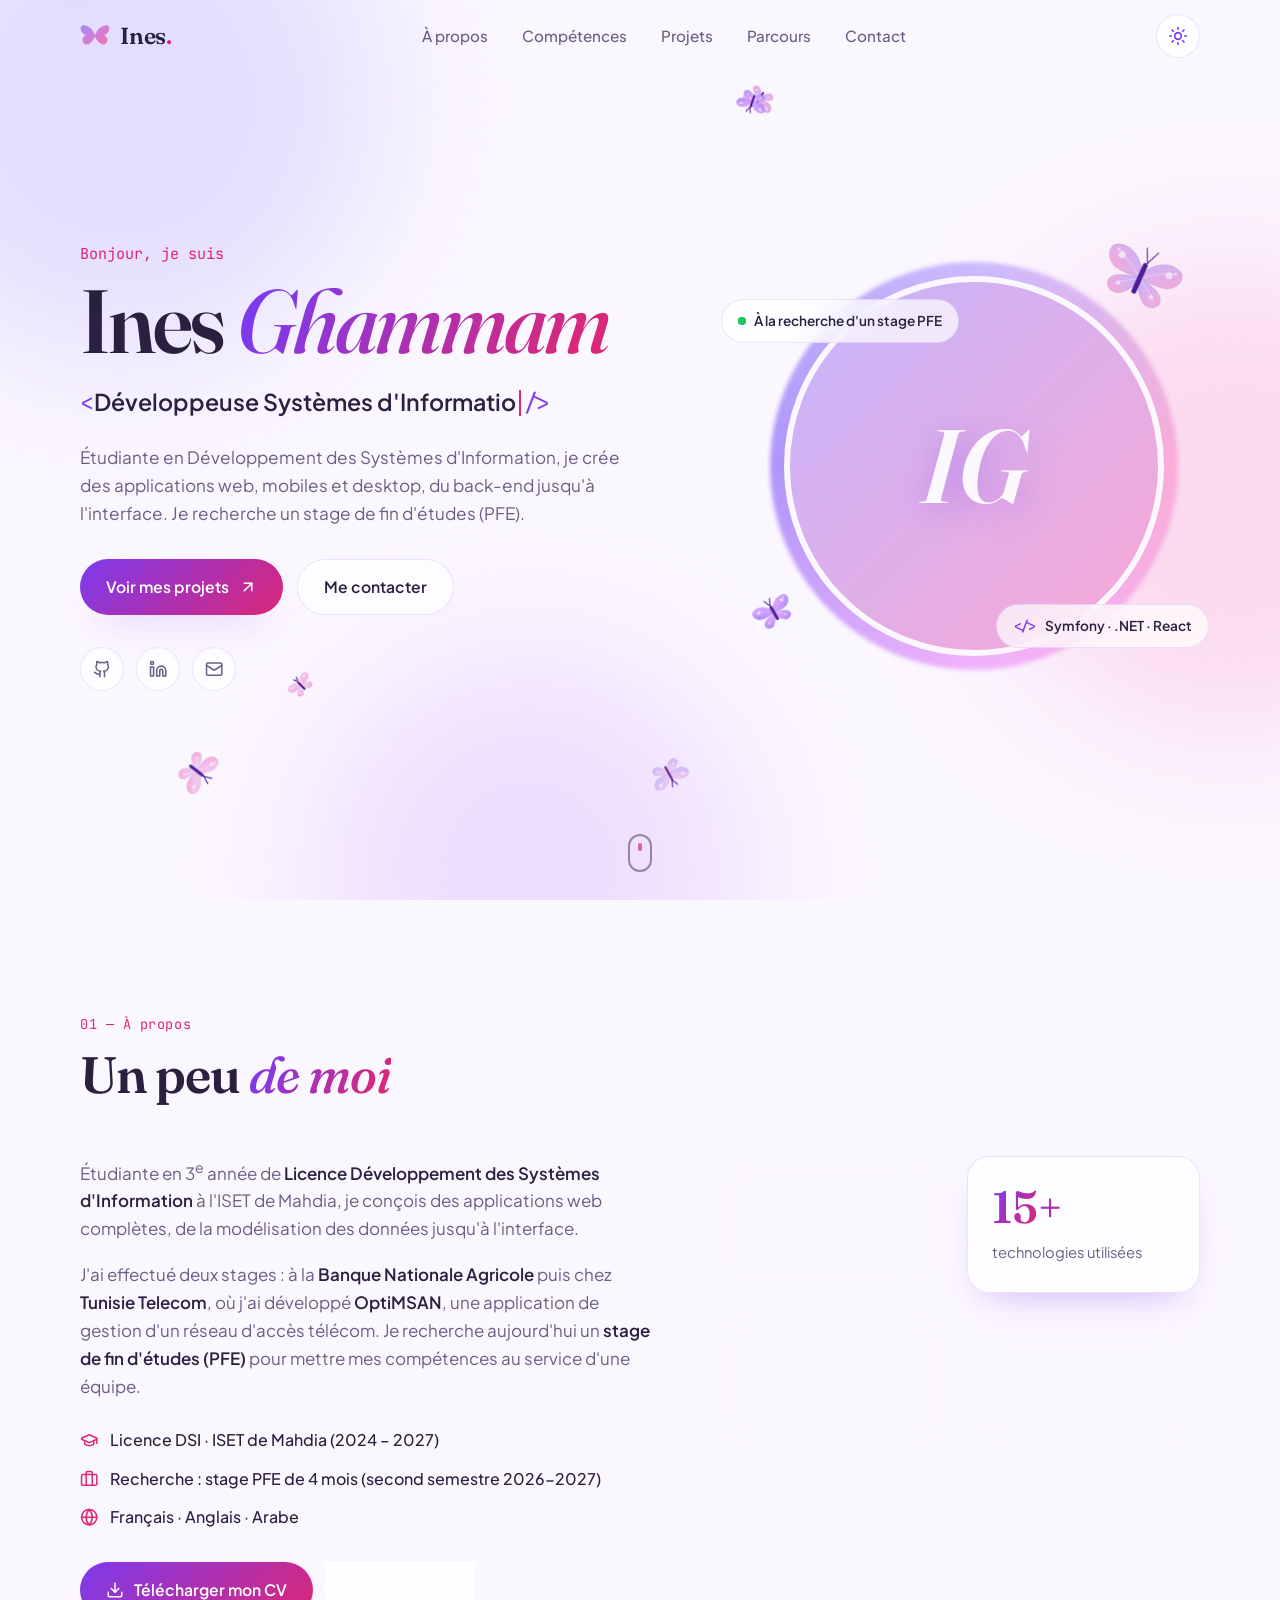
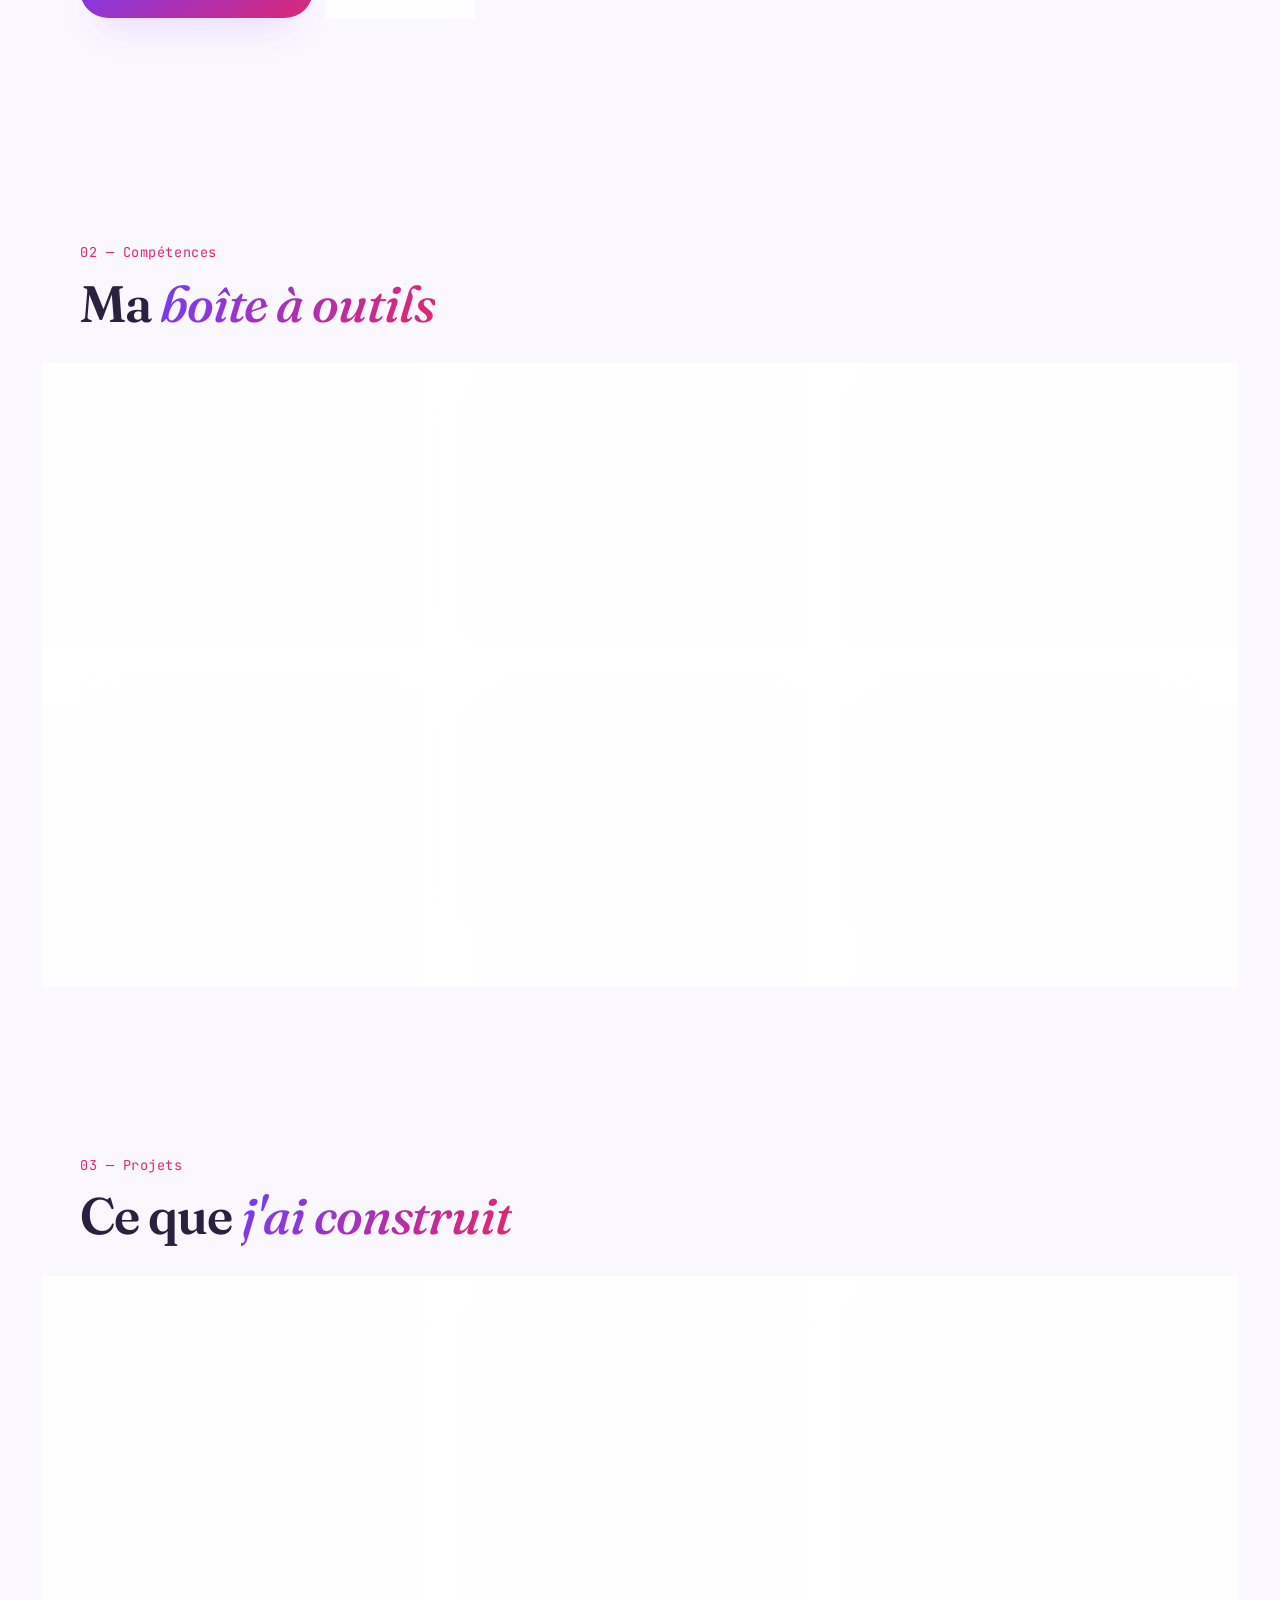
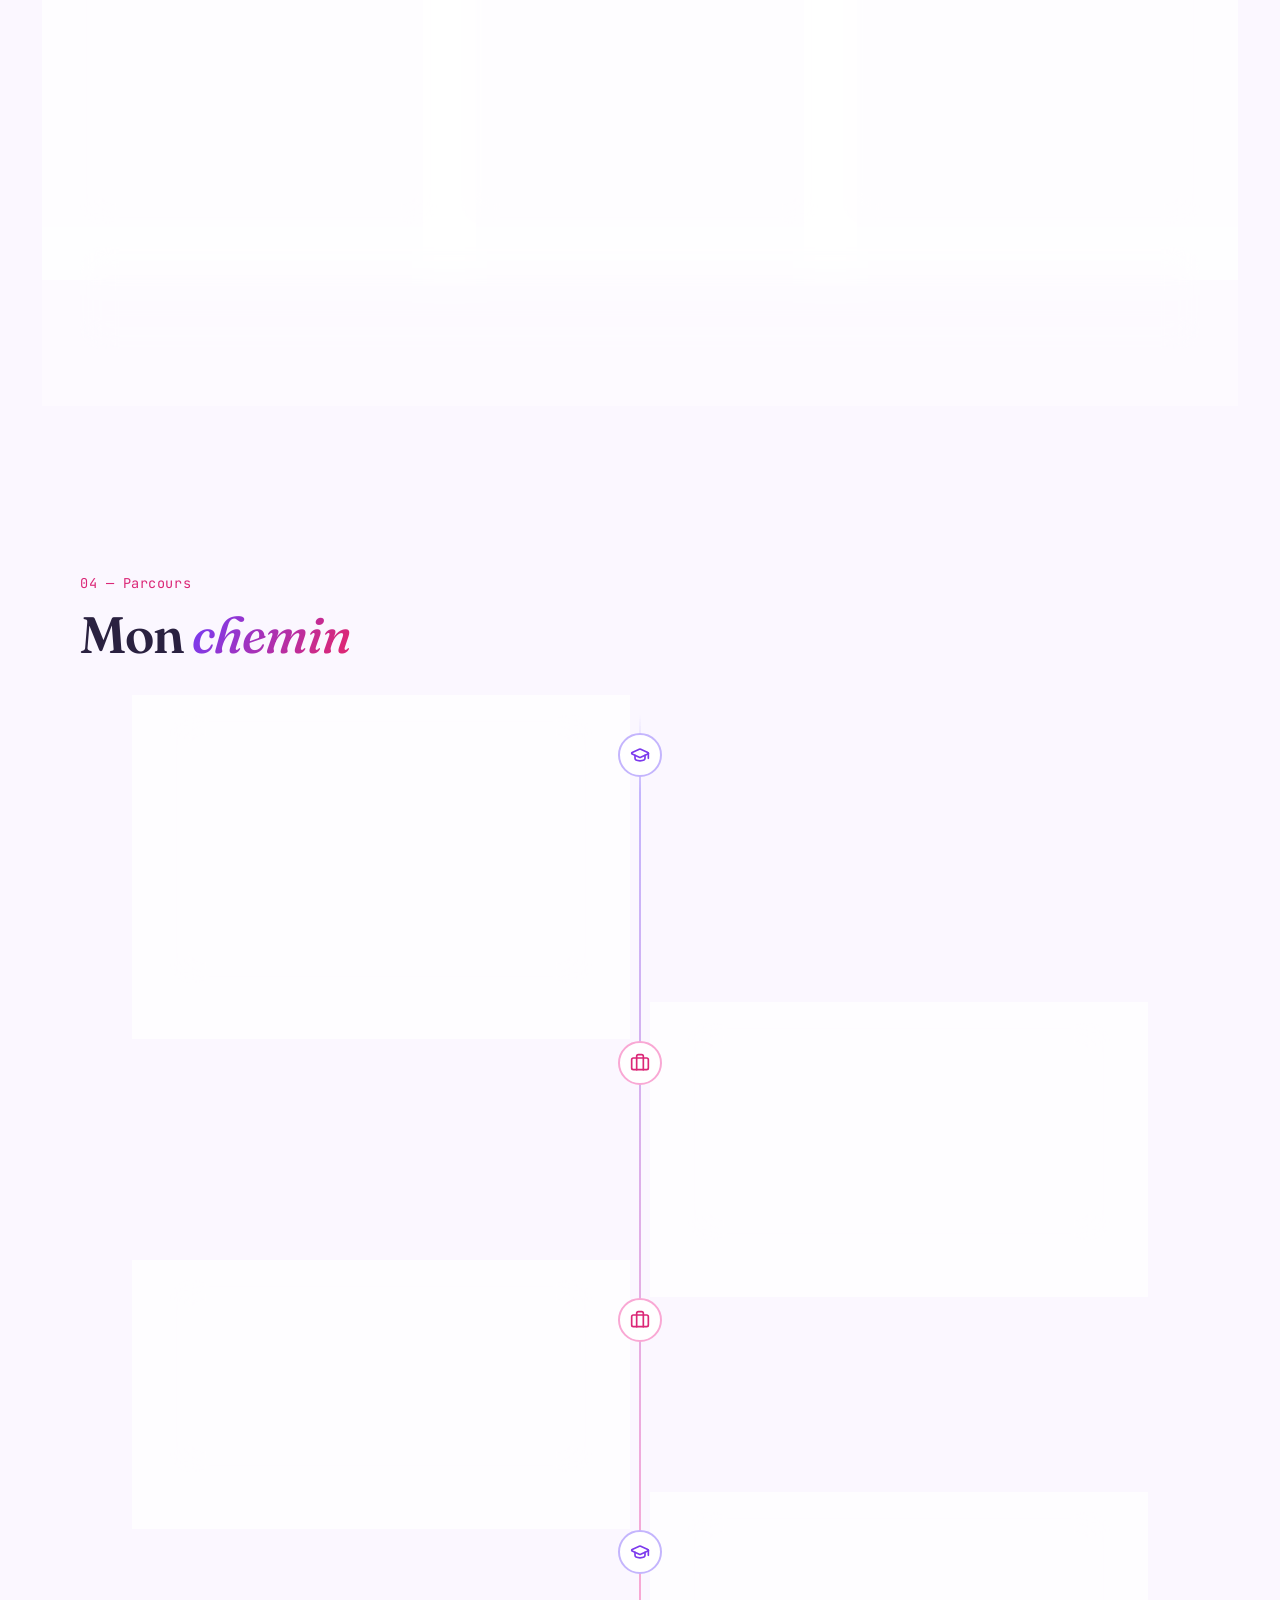
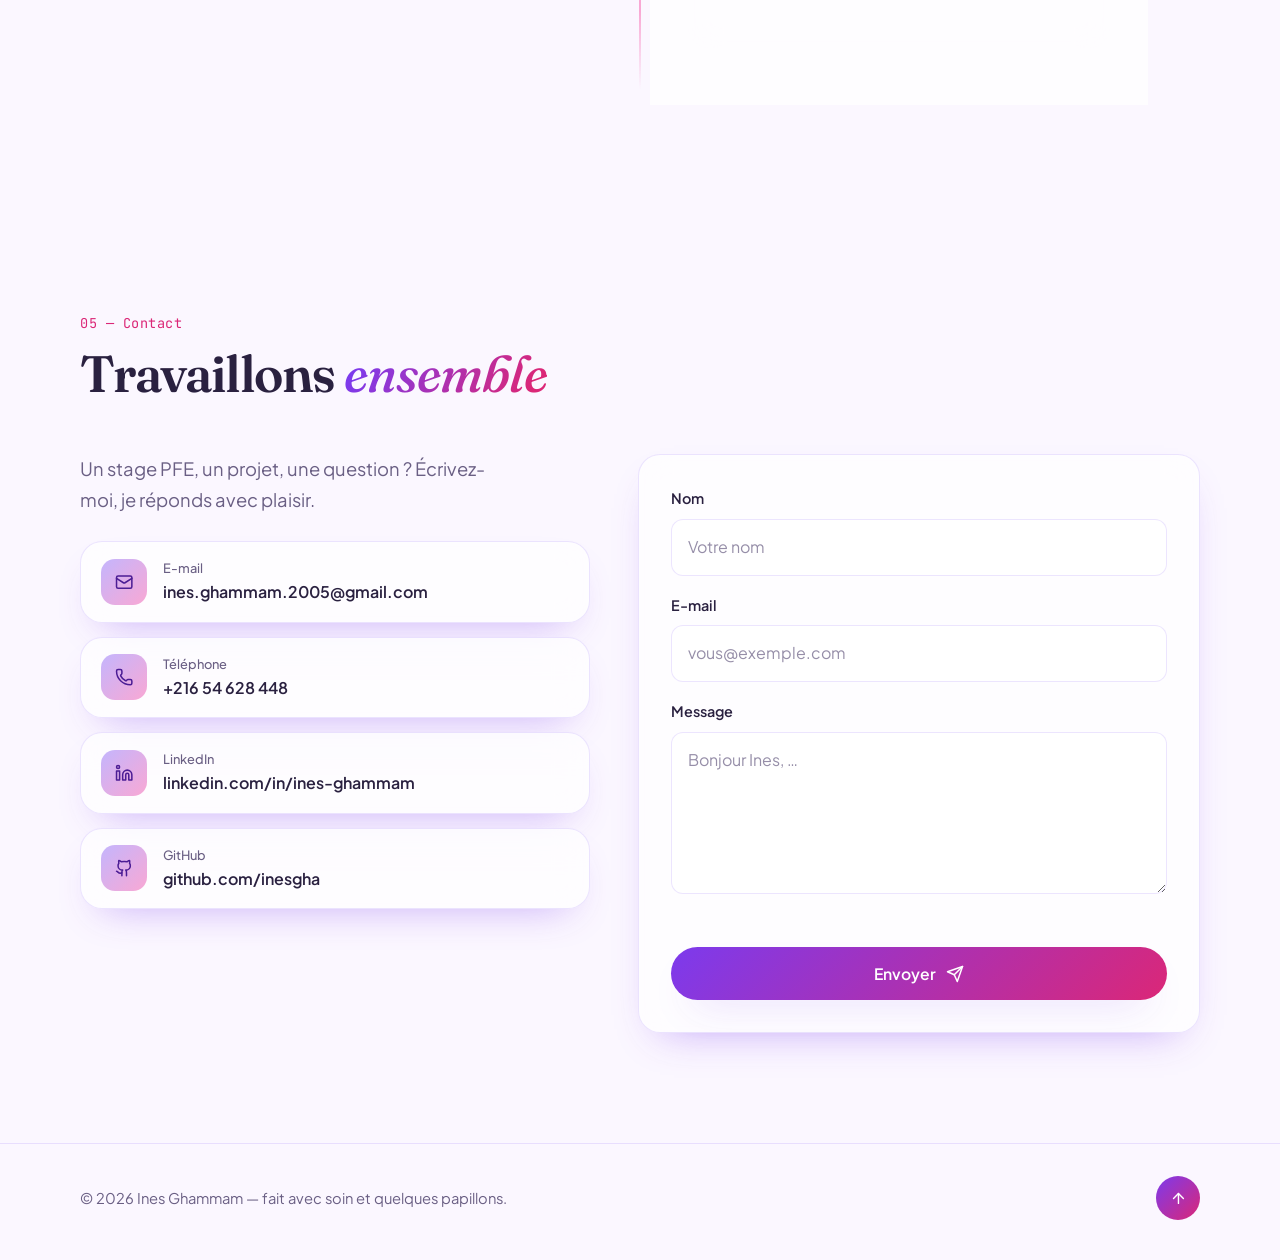
==== index.html @ b0214f91 "feat: first version of the portfolio" ====
<!DOCTYPE html>
<html lang="fr" class="no-js" data-theme="light">
<head>
  <meta charset="UTF-8">
  <meta name="viewport" content="width=device-width, initial-scale=1.0">
  <title>Ines Ghammam — Développeuse Systèmes d'Information</title>
  <meta name="description" content="Portfolio d'Ines Ghammam, étudiante en 3e année de Licence DSI à l'ISET de Mahdia (Symfony, .NET, React), à la recherche d'un stage PFE.">
  <meta name="author" content="Ines Ghammam">
  <meta name="theme-color" content="#8b5cf6">
  <link rel="canonical" href="https://inesgha.github.io/">

  <!-- Icônes -->
  <link rel="icon" href="assets/favicon.svg" type="image/svg+xml">
  <link rel="icon" href="assets/favicon-32.png" sizes="32x32" type="image/png">
  <link rel="apple-touch-icon" href="assets/apple-touch-icon.png">

  <!-- Aperçu du lien sur LinkedIn, WhatsApp, Facebook… -->
  <meta property="og:type" content="website">
  <meta property="og:url" content="https://inesgha.github.io/">
  <meta property="og:title" content="Ines Ghammam — Développeuse Systèmes d'Information">
  <meta property="og:description" content="Étudiante en 3e année de Licence DSI à l'ISET de Mahdia, à la recherche d'un stage PFE. Symfony, .NET, React.">
  <meta property="og:image" content="https://inesgha.github.io/assets/og-image.png">
  <meta property="og:image:width" content="1200">
  <meta property="og:image:height" content="630">
  <meta property="og:image:alt" content="Ines Ghammam, développeuse Systèmes d'Information, à la recherche d'un stage PFE">
  <meta property="og:locale" content="fr_FR">
  <meta name="twitter:card" content="summary_large_image">

  <!-- Informations pour Google -->
  <script type="application/ld+json">
  {
    "@context": "https://schema.org",
    "@type": "Person",
    "name": "Ines Ghammam",
    "jobTitle": "Étudiante en Développement des Systèmes d'Information",
    "url": "https://inesgha.github.io/",
    "email": "mailto:ines.ghammam.2005@gmail.com",
    "affiliation": { "@type": "CollegeOrUniversity", "name": "ISET de Mahdia" },
    "knowsAbout": ["Symfony", "PHP", ".NET", "React", "Java", "Python", "SQL"],
    "sameAs": [
      "https://www.linkedin.com/in/ines-ghammam-2a6794350",
      "https://github.com/inesgha"
    ]
  }
  </script>

  <!-- Polices Google Fonts -->
  <link rel="preconnect" href="https://fonts.googleapis.com">
  <link rel="preconnect" href="https://fonts.gstatic.com" crossorigin>
  <link href="https://fonts.googleapis.com/css2?family=Fraunces:ital,opsz,wght@0,9..144,500;0,9..144,600;1,9..144,500;1,9..144,600&family=JetBrains+Mono:wght@400;500&family=Plus+Jakarta+Sans:wght@400;500;600;700&display=swap" rel="stylesheet">

  <link rel="stylesheet" href="css/style.css">

  <!-- Applique le thème (clair/sombre) avant l'affichage pour éviter un "flash" -->
  <script>
    (function () {
      var dark = false;
      try {
        var saved = localStorage.getItem('theme');
        dark = saved ? saved === 'dark' : window.matchMedia('(prefers-color-scheme: dark)').matches;
      } catch (e) {}
      document.documentElement.setAttribute('data-theme', dark ? 'dark' : 'light');
      document.documentElement.classList.remove('no-js');
    })();
  </script>
</head>
<body>

  <!-- ===== Icônes (réutilisées avec <use href="#i-...">) ===== -->
  <svg class="sprite" aria-hidden="true">
    <symbol id="i-sun" viewBox="0 0 24 24"><circle cx="12" cy="12" r="4"/><path d="M12 2v2M12 20v2M4.93 4.93l1.41 1.41M17.66 17.66l1.41 1.41M2 12h2M20 12h2M6.34 17.66l-1.41 1.41M19.07 4.93l-1.41 1.41"/></symbol>
    <symbol id="i-moon" viewBox="0 0 24 24"><path d="M12 3a6 6 0 0 0 9 9 9 9 0 1 1-9-9Z"/></symbol>
    <symbol id="i-mail" viewBox="0 0 24 24"><rect width="20" height="16" x="2" y="4" rx="2"/><path d="m22 7-8.97 5.7a1.94 1.94 0 0 1-2.06 0L2 7"/></symbol>
    <symbol id="i-pin" viewBox="0 0 24 24"><path d="M20 10c0 4.99-5.54 10.19-7.4 11.8a1 1 0 0 1-1.2 0C9.54 20.19 4 14.99 4 10a8 8 0 0 1 16 0"/><circle cx="12" cy="10" r="3"/></symbol>
    <symbol id="i-github" viewBox="0 0 24 24"><path d="M15 22v-4a4.8 4.8 0 0 0-1-3.5c3 0 6-2 6-5.5.08-1.25-.27-2.48-1-3.5.28-1.15.28-2.35 0-3.5 0 0-1 0-3 1.5-2.64-.5-5.36-.5-8 0C6 2 5 2 5 2c-.3 1.15-.3 2.35 0 3.5A5.4 5.4 0 0 0 4 9c0 3.5 3 5.5 6 5.5-.39.49-.68 1.05-.85 1.65-.17.6-.22 1.23-.15 1.85v4"/><path d="M9 18c-4.51 2-5-2-7-2"/></symbol>
    <symbol id="i-linkedin" viewBox="0 0 24 24"><path d="M16 8a6 6 0 0 1 6 6v7h-4v-7a2 2 0 0 0-4 0v7h-4v-7a6 6 0 0 1 6-6z"/><rect width="4" height="12" x="2" y="9"/><circle cx="4" cy="4" r="2"/></symbol>
    <symbol id="i-cap" viewBox="0 0 24 24"><path d="M21.42 10.92a1 1 0 0 0-.02-1.84L12.83 5.18a2 2 0 0 0-1.66 0L2.6 9.08a1 1 0 0 0 0 1.83l8.57 3.91a2 2 0 0 0 1.66 0z"/><path d="M22 10v6"/><path d="M6 12.5V16a6 3 0 0 0 12 0v-3.5"/></symbol>
    <symbol id="i-briefcase" viewBox="0 0 24 24"><path d="M16 20V4a2 2 0 0 0-2-2h-4a2 2 0 0 0-2 2v16"/><rect width="20" height="14" x="2" y="6" rx="2"/></symbol>
    <symbol id="i-download" viewBox="0 0 24 24"><path d="M21 15v4a2 2 0 0 1-2 2H5a2 2 0 0 1-2-2v-4"/><path d="m7 10 5 5 5-5"/><path d="M12 15V3"/></symbol>
    <symbol id="i-arrow" viewBox="0 0 24 24"><path d="M7 7h10v10"/><path d="M7 17 17 7"/></symbol>
    <symbol id="i-arrow-up" viewBox="0 0 24 24"><path d="m5 12 7-7 7 7"/><path d="M12 19V5"/></symbol>
    <symbol id="i-send" viewBox="0 0 24 24"><path d="m22 2-7 20-4-9-9-4Z"/><path d="M22 2 11 13"/></symbol>
    <symbol id="i-monitor" viewBox="0 0 24 24"><rect width="20" height="14" x="2" y="3" rx="2"/><path d="M8 21h8M12 17v4"/></symbol>
    <symbol id="i-server" viewBox="0 0 24 24"><rect width="20" height="8" x="2" y="2" rx="2"/><rect width="20" height="8" x="2" y="14" rx="2"/><path d="M6 6h.01M6 18h.01"/></symbol>
    <symbol id="i-phone" viewBox="0 0 24 24"><rect width="14" height="20" x="5" y="2" rx="2"/><path d="M12 18h.01"/></symbol>
    <symbol id="i-database" viewBox="0 0 24 24"><ellipse cx="12" cy="5" rx="9" ry="3"/><path d="M3 5v14a9 3 0 0 0 18 0V5"/><path d="M3 12a9 3 0 0 0 18 0"/></symbol>
    <symbol id="i-tool" viewBox="0 0 24 24"><path d="M14.7 6.3a1 1 0 0 0 0 1.4l1.6 1.6a1 1 0 0 0 1.4 0l3.77-3.77a6 6 0 0 1-7.94 7.94l-6.91 6.91a2.12 2.12 0 0 1-3-3l6.91-6.91a6 6 0 0 1 7.94-7.94z"/></symbol>
    <symbol id="i-calendar" viewBox="0 0 24 24"><path d="M8 2v4M16 2v4"/><rect width="18" height="18" x="3" y="4" rx="2"/><path d="M3 10h18M8 14h.01M12 14h.01M16 14h.01M8 18h.01M12 18h.01"/></symbol>
    <symbol id="i-butterfly" viewBox="0 0 40 32"><path style="fill:currentColor;stroke:none" d="M20 15C17 6 9 0 3 2-1 4 1 13 8 15c-6 2-6 10-1 12 5 2 10-4 13-10 3 6 8 12 13 10 5-2 5-10-1-12 7-2 9-11 5-13-6-2-14 4-17 13Z"/></symbol>
    <symbol id="i-globe" viewBox="0 0 24 24"><circle cx="12" cy="12" r="10"/><path d="M12 2a14.5 14.5 0 0 0 0 20 14.5 14.5 0 0 0 0-20"/><path d="M2 12h20"/></symbol>
    <symbol id="i-network" viewBox="0 0 24 24"><rect x="16" y="16" width="6" height="6" rx="1"/><rect x="2" y="16" width="6" height="6" rx="1"/><rect x="9" y="2" width="6" height="6" rx="1"/><path d="M5 16v-3a1 1 0 0 1 1-1h12a1 1 0 0 1 1 1v3"/><path d="M12 12V8"/></symbol>
    <symbol id="i-call" viewBox="0 0 24 24"><path d="M13.83 16.57a1 1 0 0 0 1.21-.3l.36-.47A2 2 0 0 1 17 15h3a2 2 0 0 1 2 2v3a2 2 0 0 1-2 2A18 18 0 0 1 2 4a2 2 0 0 1 2-2h3a2 2 0 0 1 2 2v3a2 2 0 0 1-.8 1.6l-.47.35a1 1 0 0 0-.29 1.23 14 14 0 0 0 6.39 6.39"/></symbol>
    <symbol id="i-chart" viewBox="0 0 24 24"><path d="M3 3v16a2 2 0 0 0 2 2h16"/><path d="m19 9-5 5-4-4-3 3"/></symbol>
  </svg>

  <a class="skip-link" href="#main">Aller au contenu</a>

  <!-- Décor de fond : taches de couleur floues + étoiles (mode sombre) -->
  <div class="bg-decor" aria-hidden="true">
    <span class="blob blob--1"></span>
    <span class="blob blob--2"></span>
    <span class="blob blob--3"></span>
    <div class="stars" id="stars"></div>
  </div>

  <!-- Les papillons volants sont ajoutés ici par js/butterflies.js -->
  <div class="butterfly-layer" id="butterfly-layer" aria-hidden="true"></div>

  <!-- ================= NAVIGATION ================= -->
  <header class="nav" id="nav">
    <div class="container nav__inner">
      <a href="#accueil" class="nav__logo" aria-label="Retour en haut">
        <svg class="nav__logo-icon" viewBox="0 0 40 32" aria-hidden="true">
          <defs>
            <linearGradient id="logo-grad" x1="0" y1="0" x2="1" y2="1">
              <stop offset="0" stop-color="#a78bfa"/><stop offset="1" stop-color="#f472b6"/>
            </linearGradient>
          </defs>
          <path fill="url(#logo-grad)" d="M20 15C17 6 9 0 3 2-1 4 1 13 8 15c-6 2-6 10-1 12 5 2 10-4 13-10 3 6 8 12 13 10 5-2 5-10-1-12 7-2 9-11 5-13-6-2-14 4-17 13Z"/>
        </svg>
        <span>Ines<span class="nav__dot">.</span></span>
      </a>

      <nav class="nav__menu" id="nav-menu" aria-label="Navigation principale">
        <a href="#apropos" class="nav__link">À propos</a>
        <a href="#competences" class="nav__link">Compétences</a>
        <a href="#projets" class="nav__link">Projets</a>
        <a href="#parcours" class="nav__link">Parcours</a>
        <a href="#contact" class="nav__link">Contact</a>
      </nav>

      <div class="nav__actions">
        <button class="theme-toggle" id="theme-toggle" type="button" aria-label="Activer le mode sombre">
          <svg class="icon theme-toggle__sun"><use href="#i-sun"/></svg>
          <svg class="icon theme-toggle__moon"><use href="#i-moon"/></svg>
        </button>
        <button class="nav__burger" id="nav-burger" type="button" aria-label="Ouvrir le menu" aria-expanded="false" aria-controls="nav-menu">
          <span></span><span></span><span></span>
        </button>
      </div>
    </div>
  </header>

  <main id="main">

    <!-- ================= ACCUEIL ================= -->
    <section class="hero" id="accueil">
      <div class="container hero__inner">
        <div class="hero__text">
          <p class="hero__hello reveal">Bonjour, je suis</p>
          <h1 class="hero__name reveal" style="--d:1">Ines <em>Ghammam</em></h1>
          <p class="hero__role reveal" style="--d:2">
            <span class="mono">&lt;</span><span id="typed">Développeuse Systèmes d'Information</span><span class="caret" aria-hidden="true"></span><span class="mono">/&gt;</span>
          </p>
          <p class="hero__intro reveal" style="--d:3">
            Étudiante en Développement des Systèmes d'Information, je crée des applications web, mobiles et desktop,
            du back-end jusqu'à l'interface. Je recherche un stage de fin d'études (PFE).
          </p>
          <div class="hero__cta reveal" style="--d:4">
            <a href="#projets" class="btn btn--primary">Voir mes projets <svg class="icon"><use href="#i-arrow"/></svg></a>
            <a href="#contact" class="btn btn--ghost">Me contacter</a>
          </div>
          <ul class="socials reveal" style="--d:5">
            <li><a href="https://github.com/inesgha" target="_blank" rel="noopener" aria-label="GitHub"><svg class="icon"><use href="#i-github"/></svg></a></li>
            <li><a href="https://www.linkedin.com/in/ines-ghammam-2a6794350" target="_blank" rel="noopener" aria-label="LinkedIn"><svg class="icon"><use href="#i-linkedin"/></svg></a></li>
            <li><a href="mailto:ines.ghammam.2005@gmail.com" aria-label="E-mail"><svg class="icon"><use href="#i-mail"/></svg></a></li>
          </ul>
        </div>

        <div class="hero__visual reveal" style="--d:2">
          <div class="hero__photo">
            <span class="hero__ring" aria-hidden="true"></span>
            <div class="hero__frame">
              <span class="hero__initials" aria-hidden="true">IG</span>
              <!-- Pour afficher ta photo : mets-la dans assets/ sous le nom photo.jpg,
                   puis enlève les balises de commentaire autour de la ligne suivante.
              <img src="assets/photo.jpg" alt="Photo d'Ines Ghammam">
              -->
            </div>
            <!-- Papillons posés (dessinés par js/butterflies.js) -->
            <div class="perched perched--1" data-butterfly data-size="78" data-flap="1.6s" data-palette="0"></div>
            <div class="perched perched--2" data-butterfly data-size="40" data-flap="1.2s" data-palette="1"></div>
          </div>
          <div class="chip-float chip-float--1"><span class="pulse" aria-hidden="true"></span>À la recherche d'un stage PFE</div>
          <div class="chip-float chip-float--2"><span class="mono">&lt;/&gt;</span> Symfony · .NET · React</div>
        </div>
      </div>

      <a href="#apropos" class="scroll-hint" aria-label="Défiler vers la section À propos">
        <span class="scroll-hint__mouse"><span></span></span>
      </a>
    </section>

    <!-- ================= À PROPOS ================= -->
    <section class="section" id="apropos">
      <div class="container">
        <header class="section__head reveal">
          <span class="section__kicker">01 — À propos</span>
          <h2 class="section__title">Un peu <em>de moi</em></h2>
        </header>

        <div class="about">
          <div class="about__text reveal">
            <p>
              Étudiante en 3<sup>e</sup> année de <strong>Licence Développement des Systèmes d'Information</strong>
              à l'ISET de Mahdia, je conçois des applications web complètes, de la modélisation des données
              jusqu'à l'interface.
            </p>
            <p>
              J'ai effectué deux stages : à la <strong>Banque Nationale Agricole</strong> puis chez
              <strong>Tunisie Telecom</strong>, où j'ai développé <strong>OptiMSAN</strong>, une application
              de gestion d'un réseau d'accès télécom.
              Je recherche aujourd'hui un <strong>stage de fin d'études (PFE)</strong> pour mettre
              mes compétences au service d'une équipe.
            </p>
            <ul class="about__info">
              <li><svg class="icon"><use href="#i-cap"/></svg> Licence DSI · ISET de Mahdia (2024 – 2027)</li>
              <li><svg class="icon"><use href="#i-briefcase"/></svg> Recherche : stage PFE de 4 mois (second semestre 2026-2027)</li>
              <li><svg class="icon"><use href="#i-globe"/></svg> Français · Anglais · Arabe</li>
            </ul>
            <!-- Le CV est dans assets/CV-Ines-Ghammam.pdf (remplace ce fichier pour le mettre à jour) -->
            <div class="about__cta">
              <a class="btn btn--primary" href="assets/CV-Ines-Ghammam.pdf" download>
                <svg class="icon"><use href="#i-download"/></svg> Télécharger mon CV
              </a>
              <a class="btn btn--ghost" href="assets/CV-Ines-Ghammam-EN.pdf" download hreflang="en">
                CV in English
              </a>
            </div>
          </div>

          <div class="about__stats">
            <div class="stat card reveal" style="--d:1">
              <span class="stat__num" data-count="2">0</span>
              <span class="stat__label">stages en entreprise</span>
            </div>
            <div class="stat card reveal" style="--d:2">
              <span class="stat__num" data-count="15">0</span><span class="stat__plus">+</span>
              <span class="stat__label">technologies utilisées</span>
            </div>
            <div class="stat card reveal" style="--d:3">
              <span class="stat__num" data-count="3">0</span>
              <span class="stat__label">langues parlées</span>
            </div>
            <div class="stat card reveal" style="--d:4">
              <span class="stat__num" data-count="3">0</span><span class="stat__plus">+</span>
              <span class="stat__label">projets réalisés</span>
            </div>
          </div>
        </div>
      </div>
    </section>

    <!-- ================= COMPÉTENCES ================= -->
    <section class="section" id="competences">
      <div class="container">
        <header class="section__head reveal">
          <span class="section__kicker">02 — Compétences</span>
          <h2 class="section__title">Ma <em>boîte à outils</em></h2>
        </header>

        <div class="skills">
          <article class="skill-card card reveal" style="--d:1">
            <div class="skill-card__icon"><svg class="icon"><use href="#i-monitor"/></svg></div>
            <h3>Front-end</h3>
            <ul class="tags">
              <li>HTML</li><li>CSS</li><li>JavaScript</li><li>React</li><li>Angular</li><li>Bootstrap</li>
            </ul>
          </article>
          <article class="skill-card card reveal" style="--d:2">
            <div class="skill-card__icon"><svg class="icon"><use href="#i-server"/></svg></div>
            <h3>Back-end</h3>
            <ul class="tags">
              <li>PHP</li><li>Symfony</li><li>Java</li><li>Java EE</li><li>Python</li><li>C</li>
            </ul>
          </article>
          <article class="skill-card card reveal" style="--d:3">
            <div class="skill-card__icon"><svg class="icon"><use href="#i-phone"/></svg></div>
            <h3>.NET &amp; mobile</h3>
            <ul class="tags">
              <li>C#</li><li>ASP.NET</li><li>.NET MAUI</li>
            </ul>
          </article>
          <article class="skill-card card reveal" style="--d:1">
            <div class="skill-card__icon"><svg class="icon"><use href="#i-database"/></svg></div>
            <h3>Bases de données</h3>
            <ul class="tags">
              <li>MariaDB</li><li>MySQL</li><li>SQL Server</li><li>MongoDB</li>
            </ul>
          </article>
          <article class="skill-card card reveal" style="--d:2">
            <div class="skill-card__icon"><svg class="icon"><use href="#i-tool"/></svg></div>
            <h3>DevOps &amp; conception</h3>
            <ul class="tags">
              <li>Docker</li><li>Git</li><li>UML 2</li><li>SOA</li>
            </ul>
          </article>
          <article class="skill-card card reveal" style="--d:3">
            <div class="skill-card__icon"><svg class="icon"><use href="#i-globe"/></svg></div>
            <h3>Langues</h3>
            <ul class="tags">
              <li>Français</li><li>Anglais</li><li>Arabe</li>
            </ul>
          </article>
        </div>
      </div>
    </section>

    <!-- ================= PROJETS ================= -->
    <section class="section" id="projets">
      <div class="container">
        <header class="section__head reveal">
          <span class="section__kicker">03 — Projets</span>
          <h2 class="section__title">Ce que <em>j'ai construit</em></h2>
        </header>

        <div class="projects">
          <!-- Pour ajouter un projet : copie un bloc <article class="project ..."> et change le texte. -->
          <article class="project card reveal" style="--thumb: linear-gradient(135deg,#a78bfa,#f472b6)">
            <div class="project__thumb">
              <span class="project__badge">Projet de stage</span>
              <span class="project__glyph"><svg class="icon"><use href="#i-network"/></svg></span>
            </div>
            <div class="project__body">
              <h3 class="project__title">OptiMSAN</h3>
              <p>
                Application web de gestion d'un réseau d'accès télécom pour Tunisie Telecom : inventaire
                des équipements MSAN, tickets de panne, demandes de lignes, cartes des sites et tableau de saturation.
              </p>
              <ul class="tags tags--small"><li>Symfony</li><li>PHP</li><li>MariaDB</li><li>Leaflet</li></ul>
            </div>
          </article>

          <article class="project card reveal" style="--d:1; --thumb: linear-gradient(135deg,#fbcfe8,#c4b5fd)">
            <div class="project__thumb">
              <span class="project__glyph"><svg class="icon"><use href="#i-butterfly"/></svg></span>
            </div>
            <div class="project__body">
              <h3 class="project__title">Ce portfolio</h3>
              <p>Site personnel responsive avec mode sombre et papillons animés en JavaScript, sans framework.</p>
              <ul class="tags tags--small"><li>HTML</li><li>CSS</li><li>JavaScript</li></ul>
              <div class="project__links">
                <a href="https://github.com/inesgha/inesgha.github.io" target="_blank" rel="noopener"><svg class="icon"><use href="#i-github"/></svg> Code</a>
              </div>
            </div>
          </article>

          <article class="project card reveal" style="--d:2; --thumb: linear-gradient(135deg,#f9a8d4,#e9d5ff)">
            <div class="project__thumb">
              <span class="project__glyph"><svg class="icon"><use href="#i-mail"/></svg></span>
            </div>
            <div class="project__body">
              <h3 class="project__title">Invitation de mariage numérique</h3>
              <p>Page web animée en plusieurs scènes : particules, musique de fond, apparitions au défilement et formulaire de confirmation.</p>
              <ul class="tags tags--small"><li>HTML</li><li>CSS</li><li>JavaScript</li></ul>
              <div class="project__links">
                <a href="https://github.com/inesgha/invitation" target="_blank" rel="noopener"><svg class="icon"><use href="#i-github"/></svg> Code</a>
              </div>
            </div>
          </article>

          <a class="project project--more card reveal" href="https://github.com/inesgha" target="_blank" rel="noopener">
            <span class="project--more__icon"><svg class="icon"><use href="#i-github"/></svg></span>
            <h3 class="project__title">D'autres projets</h3>
            <p>Retrouve mes dépôts et mes expérimentations sur GitHub.</p>
            <span class="project--more__link">github.com/inesgha <svg class="icon"><use href="#i-arrow"/></svg></span>
          </a>
        </div>
      </div>
    </section>

    <!-- ================= PARCOURS ================= -->
    <section class="section" id="parcours">
      <div class="container">
        <header class="section__head reveal">
          <span class="section__kicker">04 — Parcours</span>
          <h2 class="section__title">Mon <em>chemin</em></h2>
        </header>

        <!-- Pour ajouter une étape : copie un <li class="timeline__item">.
             Classe "is-work" = expérience (icône mallette), sinon formation (icône diplôme). -->
        <ol class="timeline">
          <li class="timeline__item reveal">
            <span class="timeline__dot"><svg class="icon"><use href="#i-cap"/></svg></span>
            <div class="timeline__card card">
              <span class="timeline__date">2024 — 2027 · en cours</span>
              <h3>Licence en Développement des Systèmes d'Information</h3>
              <p class="timeline__place">ISET de Mahdia</p>
              <p>Licence nationale en Technologies de l'Informatique : architecture orientée services, bases de données avancées, conception UML, développement web et mobile, DevOps.</p>
            </div>
          </li>
          <li class="timeline__item is-work reveal">
            <span class="timeline__dot"><svg class="icon"><use href="#i-briefcase"/></svg></span>
            <div class="timeline__card card">
              <span class="timeline__date">Juillet 2026</span>
              <h3>Stage de perfectionnement</h3>
              <p class="timeline__place">Tunisie Telecom</p>
              <p>Développement d'OptiMSAN, une application web de gestion d'un réseau d'accès MSAN (Symfony, MariaDB, Leaflet).</p>
            </div>
          </li>
          <li class="timeline__item is-work reveal">
            <span class="timeline__dot"><svg class="icon"><use href="#i-briefcase"/></svg></span>
            <div class="timeline__card card">
              <span class="timeline__date">Janvier — février 2025</span>
              <h3>Stage d'initiation</h3>
              <p class="timeline__place">Banque Nationale Agricole (BNA)</p>
              <p>Stage au sein du service informatique : découverte du système d'information d'une banque.</p>
            </div>
          </li>
          <li class="timeline__item reveal">
            <span class="timeline__dot"><svg class="icon"><use href="#i-cap"/></svg></span>
            <div class="timeline__card card">
              <span class="timeline__date">2024</span>
              <h3>Baccalauréat Sciences de l'Informatique</h3>
            </div>
          </li>
        </ol>
      </div>
    </section>

    <!-- ================= CONTACT ================= -->
    <section class="section" id="contact">
      <div class="container">
        <header class="section__head reveal">
          <span class="section__kicker">05 — Contact</span>
          <h2 class="section__title">Travaillons <em>ensemble</em></h2>
        </header>

        <div class="contact">
          <div class="contact__info reveal">
            <p class="contact__lead">
              Un stage PFE, un projet, une question ? Écrivez-moi, je réponds avec plaisir.
            </p>
            <a class="contact__item card" href="mailto:ines.ghammam.2005@gmail.com">
              <span class="contact__icon"><svg class="icon"><use href="#i-mail"/></svg></span>
              <span><small>E-mail</small>ines.ghammam.2005@gmail.com</span>
            </a>
            <a class="contact__item card" href="tel:+21654628448">
              <span class="contact__icon"><svg class="icon"><use href="#i-call"/></svg></span>
              <span><small>Téléphone</small>+216 54 628 448</span>
            </a>
            <a class="contact__item card" href="https://www.linkedin.com/in/ines-ghammam-2a6794350" target="_blank" rel="noopener">
              <span class="contact__icon"><svg class="icon"><use href="#i-linkedin"/></svg></span>
              <span><small>LinkedIn</small>linkedin.com/in/ines-ghammam</span>
            </a>
            <a class="contact__item card" href="https://github.com/inesgha" target="_blank" rel="noopener">
              <span class="contact__icon"><svg class="icon"><use href="#i-github"/></svg></span>
              <span><small>GitHub</small>github.com/inesgha</span>
            </a>
          </div>

          <!-- Le formulaire ouvre l'application e-mail du visiteur avec le message déjà rempli -->
          <form class="contact__form card reveal" id="contact-form" style="--d:1" data-email="ines.ghammam.2005@gmail.com" novalidate>
            <div class="field">
              <label for="f-name">Nom</label>
              <input id="f-name" name="name" type="text" autocomplete="name" placeholder="Votre nom" required>
            </div>
            <div class="field">
              <label for="f-email">E-mail</label>
              <input id="f-email" name="email" type="email" autocomplete="email" placeholder="vous@exemple.com" required>
            </div>
            <div class="field">
              <label for="f-message">Message</label>
              <textarea id="f-message" name="message" rows="5" placeholder="Bonjour Ines, …" required></textarea>
            </div>
            <p class="form-error" id="form-error" role="alert"></p>
            <button class="btn btn--primary btn--full" type="submit">
              Envoyer <svg class="icon"><use href="#i-send"/></svg>
            </button>
          </form>
        </div>
      </div>
    </section>
  </main>

  <!-- ================= PIED DE PAGE ================= -->
  <footer class="footer">
    <div class="container footer__inner">
      <p>© <span id="year">2026</span> Ines Ghammam — fait avec soin et quelques papillons.</p>
      <a href="#accueil" class="to-top" aria-label="Revenir en haut"><svg class="icon"><use href="#i-arrow-up"/></svg></a>
    </div>
  </footer>

  <div class="toast" id="toast" role="status" aria-live="polite"></div>

  <script src="js/butterflies.js"></script>
  <script src="js/main.js"></script>
</body>
</html>
---- css/style.css ----
/* =========================================================
   PORTFOLIO — Ines Ghammam
   Thème : violet & rose pastel · mode clair / sombre
   ========================================================= */

/* ---------- 1. Couleurs & variables ---------- */
:root {
  --bg: #fbf7ff;
  --bg-alt: #f5edff;
  --surface: rgba(255, 255, 255, 0.7);
  --surface-strong: #ffffff;
  --border: rgba(139, 92, 246, 0.16);
  --text: #2a2140;
  --text-muted: #6a5f84;
  --primary: #7c3aed;
  --accent: #db2777;
  --lilac: #c4b5fd;
  --pink: #f9a8d4;

  --grad-soft: linear-gradient(135deg, #c4b5fd 0%, #f9a8d4 100%);
  --grad-text: linear-gradient(120deg, #7c3aed 10%, #db2777 90%);
  --btn-bg: linear-gradient(135deg, #7c3aed 0%, #db2777 100%);
  --btn-text: #ffffff;

  --tag-bg: rgba(167, 139, 250, 0.14);
  --tag-text: #5b21b6;
  --shadow: 0 18px 40px -22px rgba(124, 58, 237, 0.45);
  --shadow-hover: 0 26px 50px -20px rgba(219, 39, 119, 0.4);
  --glow: 0 0 0 transparent;

  --bf-body: #4c1d95;
  --bf-glow: none;

  --blob-1: #ddd6fe;
  --blob-2: #fbcfe8;
  --blob-3: #e9d5ff;
  --blob-opacity: 0.75;

  --radius: 22px;
  --radius-sm: 12px;
  --nav-h: 72px;
  --container: 1120px;

  --font-display: 'Fraunces', Georgia, serif;
  --font-body: 'Plus Jakarta Sans', system-ui, -apple-system, 'Segoe UI', sans-serif;
  --font-mono: 'JetBrains Mono', ui-monospace, Consolas, monospace;

  --ease: cubic-bezier(0.22, 1, 0.36, 1);
  color-scheme: light;
}

/* Mode sombre : violet nuit + reflets lumineux */
[data-theme="dark"] {
  --bg: #100b1c;
  --bg-alt: #160f27;
  --surface: rgba(34, 25, 58, 0.62);
  --surface-strong: #1e1633;
  --border: rgba(196, 181, 253, 0.14);
  --text: #f4eeff;
  --text-muted: #b6aad2;
  --primary: #c4b5fd;
  --accent: #f9a8d4;

  --grad-text: linear-gradient(120deg, #c4b5fd 10%, #f9a8d4 90%);
  --btn-bg: linear-gradient(135deg, #c4b5fd 0%, #f9a8d4 100%);
  --btn-text: #1d1035;

  --tag-bg: rgba(196, 181, 253, 0.12);
  --tag-text: #ddd6fe;
  --shadow: 0 18px 40px -22px rgba(0, 0, 0, 0.8);
  --shadow-hover: 0 24px 60px -20px rgba(196, 181, 253, 0.3);
  --glow: 0 0 28px rgba(196, 181, 253, 0.35);

  --bf-body: #f5f0ff;
  --bf-glow: drop-shadow(0 0 6px rgba(249, 168, 212, 0.75)) drop-shadow(0 0 14px rgba(196, 181, 253, 0.45));

  --blob-1: #5b21b6;
  --blob-2: #9d174d;
  --blob-3: #4c1d95;
  --blob-opacity: 0.35;
  color-scheme: dark;
}

/* ---------- 2. Base ---------- */
*, *::before, *::after { box-sizing: border-box; margin: 0; padding: 0; }

html { scroll-behavior: smooth; scroll-padding-top: calc(var(--nav-h) + 12px); }

body {
  font-family: var(--font-body);
  font-size: 1rem;
  line-height: 1.65;
  color: var(--text);
  background-color: var(--bg);
  overflow-x: hidden;
  -webkit-font-smoothing: antialiased;
  transition: background-color 0.5s var(--ease), color 0.5s var(--ease);
}

img { max-width: 100%; display: block; }
a { color: inherit; text-decoration: none; }
ul, ol { list-style: none; }
button, input, textarea { font: inherit; color: inherit; }
strong { font-weight: 600; color: var(--text); }

.container { width: min(100% - 32px, var(--container)); margin-inline: auto; }
.mono { font-family: var(--font-mono); }

.sprite { position: absolute; width: 0; height: 0; overflow: hidden; }

.icon {
  width: 1.15em; height: 1.15em; flex-shrink: 0;
  fill: none; stroke: currentColor; stroke-width: 2;
  stroke-linecap: round; stroke-linejoin: round;
}

:focus-visible { outline: 2px solid var(--accent); outline-offset: 3px; border-radius: 6px; }

.skip-link {
  position: fixed; top: -60px; left: 16px; z-index: 100;
  padding: 10px 16px; border-radius: 10px;
  background: var(--surface-strong); box-shadow: var(--shadow);
}
.skip-link:focus { top: 12px; }

::selection { background: var(--pink); color: #2a2140; }

/* ---------- 3. Décor de fond ---------- */
.bg-decor { position: fixed; inset: 0; z-index: -1; overflow: hidden; pointer-events: none; }

.blob {
  position: absolute; border-radius: 50%;
  filter: blur(70px); opacity: var(--blob-opacity);
  transition: background 0.8s var(--ease), opacity 0.8s var(--ease);
  animation: drift 22s ease-in-out infinite alternate;
}
.blob--1 { width: 520px; height: 520px; background: var(--blob-1); top: -160px; left: -140px; }
.blob--2 { width: 460px; height: 460px; background: var(--blob-2); top: 30%; right: -180px; animation-duration: 26s; animation-delay: -6s; }
.blob--3 { width: 420px; height: 420px; background: var(--blob-3); bottom: -180px; left: 25%; animation-duration: 30s; animation-delay: -12s; }

@keyframes drift {
  0%   { transform: translate(0, 0) scale(1); }
  50%  { transform: translate(60px, 40px) scale(1.08); }
  100% { transform: translate(-40px, 80px) scale(0.95); }
}

/* Étoiles : visibles seulement en mode sombre */
.stars { position: absolute; inset: 0; opacity: 0; transition: opacity 0.8s var(--ease); }
[data-theme="dark"] .stars { opacity: 1; }
.star {
  position: absolute; width: 2px; height: 2px; border-radius: 50%;
  background: #fff; box-shadow: 0 0 6px 1px rgba(233, 213, 255, 0.8);
  animation: twinkle 3s ease-in-out infinite;
}
@keyframes twinkle { 0%, 100% { opacity: 0.15; transform: scale(0.8); } 50% { opacity: 1; transform: scale(1.2); } }

/* ---------- 4. Papillons ---------- */
.butterfly-layer { position: fixed; inset: 0; z-index: 0; pointer-events: none; overflow: hidden; }

.bf {
  position: absolute; top: 0; left: 0;
  width: var(--size, 36px);
  height: calc(var(--size, 36px) * 0.64);
  filter: var(--bf-glow);
  will-change: transform;
}
.bf__inner { position: relative; width: 100%; height: 100%; perspective: 260px; }

.bf__wing { position: absolute; top: 0; width: 50%; height: 100%; }
.bf__wing svg { width: 100%; height: 100%; display: block; overflow: visible; }
.bf__wing--r { left: 50%; transform-origin: 0% 50%; animation: flap-r var(--flap, 0.3s) ease-in-out infinite alternate; }
.bf__wing--l { right: 50%; transform-origin: 100% 50%; animation: flap-l var(--flap, 0.3s) ease-in-out infinite alternate; }
.bf__wing--l svg { transform: scaleX(-1); }

@keyframes flap-r { from { transform: rotateY(-8deg); } to { transform: rotateY(72deg); } }
@keyframes flap-l { from { transform: rotateY(8deg); } to { transform: rotateY(-72deg); } }

.bf__body {
  position: absolute; z-index: 2; left: 50%; top: 18%;
  width: max(2px, calc(var(--size, 36px) * 0.07)); height: 66%;
  transform: translateX(-50%);
  border-radius: 999px; background: var(--bf-body);
}
.bf__body::before, .bf__body::after {
  content: ""; position: absolute; bottom: 100%; left: 50%;
  width: 1px; height: calc(var(--size, 36px) * 0.2);
  background: var(--bf-body); transform-origin: bottom center;
}
.bf__body::before { transform: rotate(-24deg); }
.bf__body::after  { transform: rotate(24deg); }

/* Papillons posés sur la photo */
.perched { position: absolute; z-index: 3; }
.perched .bf { position: relative; }
.perched--1 { top: -6%; right: -4%; transform: rotate(24deg); }
.perched--2 { bottom: 8%; left: -8%; transform: rotate(-30deg); }

/* ---------- 5. Navigation ---------- */
.nav {
  position: fixed; top: 0; left: 0; right: 0; z-index: 50;
  height: var(--nav-h);
  transition: background-color 0.35s var(--ease), box-shadow 0.35s var(--ease), backdrop-filter 0.35s;
}
.nav.is-scrolled {
  background: color-mix(in srgb, var(--bg) 78%, transparent);
  backdrop-filter: blur(14px); -webkit-backdrop-filter: blur(14px);
  box-shadow: 0 1px 0 var(--border);
}
.nav__inner { height: 100%; display: flex; align-items: center; justify-content: space-between; gap: 24px; }

.nav__logo {
  display: inline-flex; align-items: center; gap: 10px;
  font-family: var(--font-display); font-weight: 600; font-size: 1.45rem; letter-spacing: -0.01em;
}
.nav__logo-icon { width: 30px; height: 24px; transition: transform 0.5s var(--ease); }
.nav__logo:hover .nav__logo-icon { transform: rotate(-12deg) scale(1.12); }
.nav__dot { color: var(--accent); }

.nav__menu { display: flex; gap: 6px; }
.nav__link {
  position: relative; padding: 8px 14px; border-radius: 999px;
  font-weight: 500; font-size: 0.95rem; color: var(--text-muted);
  transition: color 0.25s, background-color 0.25s;
}
.nav__link:hover { color: var(--text); background: var(--tag-bg); }
.nav__link.is-active { color: var(--text); }
.nav__link.is-active::after {
  content: ""; position: absolute; left: 50%; bottom: 2px;
  width: 5px; height: 5px; border-radius: 50%;
  background: var(--accent); transform: translateX(-50%);
}

.nav__actions { display: flex; align-items: center; gap: 8px; }

/* Bouton mode sombre */
.theme-toggle {
  position: relative; width: 44px; height: 44px; border-radius: 50%;
  border: 1px solid var(--border); background: var(--surface);
  backdrop-filter: blur(8px);
  display: grid; place-items: center; cursor: pointer; overflow: hidden;
  color: var(--primary);
  transition: transform 0.3s var(--ease), box-shadow 0.3s, background-color 0.3s;
}
.theme-toggle:hover { transform: rotate(-12deg) scale(1.06); box-shadow: var(--shadow), var(--glow); }
.theme-toggle .icon { position: absolute; width: 20px; height: 20px; transition: transform 0.6s var(--ease), opacity 0.4s; }
.theme-toggle__moon { transform: translateY(30px) rotate(-90deg); opacity: 0; }
[data-theme="dark"] .theme-toggle__sun { transform: translateY(-30px) rotate(90deg); opacity: 0; }
[data-theme="dark"] .theme-toggle__moon { transform: none; opacity: 1; }

.nav__burger {
  display: none; width: 44px; height: 44px; border-radius: 12px;
  border: 1px solid var(--border); background: var(--surface); cursor: pointer;
  flex-direction: column; align-items: center; justify-content: center; gap: 5px;
}
.nav__burger span { display: block; width: 18px; height: 2px; border-radius: 2px; background: var(--text); transition: transform 0.35s var(--ease), opacity 0.25s; }
.nav__burger[aria-expanded="true"] span:nth-child(1) { transform: translateY(7px) rotate(45deg); }
.nav__burger[aria-expanded="true"] span:nth-child(2) { opacity: 0; }
.nav__burger[aria-expanded="true"] span:nth-child(3) { transform: translateY(-7px) rotate(-45deg); }

/* ---------- 6. Boutons, cartes, tags ---------- */
.btn {
  display: inline-flex; align-items: center; justify-content: center; gap: 10px;
  padding: 14px 26px; border-radius: 999px; border: 0; cursor: pointer;
  font-weight: 600; font-size: 0.98rem;
  transition: transform 0.3s var(--ease), box-shadow 0.3s var(--ease), background-color 0.3s;
}
.btn--primary { background: var(--btn-bg); color: var(--btn-text); box-shadow: var(--shadow); }
.btn--primary:hover { transform: translateY(-3px); box-shadow: var(--shadow-hover), var(--glow); }
.btn--primary .icon { transition: transform 0.3s var(--ease); }
.btn--primary:hover .icon { transform: translate(2px, -2px); }
.btn--ghost { border: 1.5px solid var(--border); background: var(--surface); color: var(--text); backdrop-filter: blur(8px); }
.btn--ghost:hover { transform: translateY(-3px); border-color: var(--primary); }
.btn--full { width: 100%; }

.card {
  background: var(--surface);
  border: 1px solid var(--border);
  border-radius: var(--radius);
  backdrop-filter: blur(16px); -webkit-backdrop-filter: blur(16px);
  box-shadow: var(--shadow);
  transition: transform 0.4s var(--ease), box-shadow 0.4s var(--ease), border-color 0.4s, background-color 0.5s;
}

.tags { display: flex; flex-wrap: wrap; gap: 8px; }
.tags li {
  padding: 6px 12px; border-radius: 999px;
  background: var(--tag-bg); color: var(--tag-text);
  font-size: 0.85rem; font-weight: 500;
}
.tags--small li { padding: 4px 10px; font-size: 0.78rem; font-family: var(--font-mono); }

/* ---------- 7. Sections ---------- */
.section { position: relative; z-index: 1; padding: 110px 0; }
.section__head { margin-bottom: 52px; }
.section__kicker {
  display: inline-block; margin-bottom: 12px;
  font-family: var(--font-mono); font-size: 0.85rem; letter-spacing: 0.04em;
  color: var(--accent);
}
.section__title {
  font-family: var(--font-display); font-weight: 600;
  font-size: clamp(2.1rem, 4.5vw, 3.2rem); line-height: 1.1; letter-spacing: -0.02em;
}
.section__title em, .hero__name em {
  font-style: italic; font-weight: 500;
  background: var(--grad-text); -webkit-background-clip: text; background-clip: text;
  color: transparent;
}

/* ---------- 8. Accueil (hero) ---------- */
.hero {
  position: relative; z-index: 1;
  min-height: 100vh; min-height: 100svh;
  display: flex; align-items: center;
  padding: calc(var(--nav-h) + 40px) 0 80px;
}
.hero__inner { display: grid; grid-template-columns: 1.15fr 0.85fr; align-items: center; gap: 56px; }

.hero__hello { font-family: var(--font-mono); color: var(--accent); font-size: 0.95rem; margin-bottom: 10px; }
.hero__name {
  font-family: var(--font-display); font-weight: 600;
  font-size: clamp(3rem, 8vw, 5.6rem); line-height: 1; letter-spacing: -0.03em;
  margin-bottom: 18px;
}
.hero__role {
  font-size: clamp(1.1rem, 2.4vw, 1.45rem); font-weight: 600;
  color: var(--text); margin-bottom: 20px; min-height: 1.6em;
}
.hero__role .mono { color: var(--primary); font-weight: 400; }
.caret {
  display: inline-block; width: 2px; height: 1.1em; margin: 0 2px -0.18em 3px;
  background: var(--accent); animation: blink 1s steps(1) infinite;
}
@keyframes blink { 50% { opacity: 0; } }

.hero__intro { max-width: 540px; color: var(--text-muted); font-size: 1.07rem; margin-bottom: 32px; }
.hero__cta { display: flex; flex-wrap: wrap; gap: 14px; margin-bottom: 32px; }

.socials { display: flex; gap: 12px; }
.socials a {
  display: grid; place-items: center; width: 44px; height: 44px; border-radius: 50%;
  border: 1px solid var(--border); background: var(--surface); color: var(--text-muted);
  backdrop-filter: blur(8px);
  transition: transform 0.3s var(--ease), color 0.3s, border-color 0.3s, box-shadow 0.3s;
}
.socials a:hover { transform: translateY(-4px); color: var(--accent); border-color: var(--accent); box-shadow: var(--glow); }

.hero__visual { position: relative; display: grid; place-items: center; }
.hero__photo { position: relative; width: min(100%, 380px); aspect-ratio: 1; }

.hero__ring {
  position: absolute; inset: -14px; border-radius: 50%;
  background: conic-gradient(from 0deg, #c4b5fd, #f9a8d4, #f0abfc, #a78bfa, #c4b5fd);
  filter: blur(2px); opacity: 0.9;
  animation: spin 14s linear infinite;
}
[data-theme="dark"] .hero__ring { filter: blur(6px); opacity: 0.75; }
@keyframes spin { to { transform: rotate(360deg); } }

.hero__frame {
  position: absolute; inset: 0; border-radius: 50%; overflow: hidden;
  background: var(--grad-soft);
  border: 6px solid var(--bg);
  display: grid; place-items: center;
  transition: border-color 0.5s;
}
.hero__frame img { position: absolute; inset: 0; width: 100%; height: 100%; object-fit: cover; }
.hero__initials {
  font-family: var(--font-display); font-style: italic; font-weight: 600;
  font-size: clamp(4rem, 10vw, 6.5rem); color: rgba(255, 255, 255, 0.92);
  text-shadow: 0 6px 30px rgba(124, 58, 237, 0.35);
}

.chip-float {
  position: absolute; z-index: 4;
  display: inline-flex; align-items: center; gap: 8px;
  padding: 10px 16px; border-radius: 999px;
  background: var(--surface); border: 1px solid var(--border);
  backdrop-filter: blur(14px); -webkit-backdrop-filter: blur(14px);
  box-shadow: var(--shadow);
  font-size: 0.85rem; font-weight: 600; white-space: nowrap;
  animation: float 6s ease-in-out infinite;
}
.chip-float .mono { color: var(--primary); }
.chip-float--1 { top: 6%; left: -6%; }
.chip-float--2 { bottom: 2%; right: -2%; animation-delay: -3s; }
@keyframes float { 0%, 100% { transform: translateY(0); } 50% { transform: translateY(-12px); } }

.pulse { position: relative; width: 8px; height: 8px; border-radius: 50%; background: #22c55e; }
.pulse::after {
  content: ""; position: absolute; inset: 0; border-radius: 50%; background: #22c55e;
  animation: ping 1.8s var(--ease) infinite;
}
@keyframes ping { 0% { transform: scale(1); opacity: 0.7; } 100% { transform: scale(3); opacity: 0; } }

.scroll-hint { position: absolute; left: 50%; bottom: 28px; transform: translateX(-50%); opacity: 0.7; }
.scroll-hint__mouse {
  display: block; width: 24px; height: 38px; border-radius: 14px;
  border: 2px solid var(--text-muted); position: relative;
}
.scroll-hint__mouse span {
  position: absolute; left: 50%; top: 7px; width: 4px; height: 8px; margin-left: -2px;
  border-radius: 2px; background: var(--accent); animation: wheel 1.8s ease-in-out infinite;
}
@keyframes wheel { 0% { opacity: 0; transform: translateY(0); } 30% { opacity: 1; } 100% { opacity: 0; transform: translateY(12px); } }

/* ---------- 9. À propos ---------- */
.about { display: grid; grid-template-columns: 1.2fr 1fr; gap: 56px; align-items: start; }
.about__text p { color: var(--text-muted); font-size: 1.06rem; margin-bottom: 18px; }
.about__info { display: grid; gap: 12px; margin: 26px 0 32px; }
.about__info li { display: flex; align-items: center; gap: 12px; font-weight: 500; }
.about__info .icon { color: var(--accent); }

.about__cta { display: flex; flex-wrap: wrap; gap: 12px; }
.about__stats { display: grid; grid-template-columns: repeat(2, 1fr); gap: 18px; }
.stat { padding: 28px 24px; }
.stat:hover { transform: translateY(-6px); box-shadow: var(--shadow-hover); }
.stat__num, .stat__plus {
  font-family: var(--font-display); font-weight: 600; font-size: 2.8rem; line-height: 1;
  background: var(--grad-text); -webkit-background-clip: text; background-clip: text; color: transparent;
}
.stat__label { display: block; margin-top: 10px; color: var(--text-muted); font-size: 0.92rem; }

/* ---------- 10. Compétences ---------- */
.skills { display: grid; grid-template-columns: repeat(3, 1fr); gap: 22px; }
.skill-card { padding: 30px 28px; }
.skill-card:hover { transform: translateY(-6px); box-shadow: var(--shadow-hover); border-color: color-mix(in srgb, var(--primary) 40%, transparent); }
.skill-card__icon {
  display: grid; place-items: center; width: 52px; height: 52px; margin-bottom: 20px;
  border-radius: 16px; background: var(--grad-soft); color: #4c1d95;
  box-shadow: var(--glow);
}
.skill-card__icon .icon { width: 24px; height: 24px; }
.skill-card h3 { font-family: var(--font-display); font-weight: 600; font-size: 1.35rem; margin-bottom: 16px; }

/* ---------- 11. Projets ---------- */
.filters { display: flex; flex-wrap: wrap; gap: 10px; margin-bottom: 36px; }
.filter {
  padding: 10px 20px; border-radius: 999px; cursor: pointer;
  border: 1px solid var(--border); background: var(--surface); color: var(--text-muted);
  font-weight: 600; font-size: 0.92rem; backdrop-filter: blur(8px);
  transition: color 0.25s, background 0.25s, border-color 0.25s, transform 0.25s var(--ease);
}
.filter:hover { color: var(--text); transform: translateY(-2px); }
.filter.is-active { background: var(--btn-bg); color: var(--btn-text); border-color: transparent; }

.projects { display: grid; grid-template-columns: repeat(3, 1fr); gap: 24px; }
.project { overflow: hidden; display: flex; flex-direction: column; }
.project:hover { transform: translateY(-8px); box-shadow: var(--shadow-hover); }
.project.is-hidden { display: none; }

.project__thumb {
  position: relative; aspect-ratio: 16 / 10; overflow: hidden;
  background: var(--thumb, var(--grad-soft));
  display: grid; place-items: center;
}
.project__thumb::before {
  content: ""; position: absolute; inset: 0;
  background-image: radial-gradient(rgba(255, 255, 255, 0.45) 1.2px, transparent 1.2px);
  background-size: 16px 16px; opacity: 0.6;
}
.project__thumb img { position: absolute; inset: 0; width: 100%; height: 100%; object-fit: cover; }
.project__glyph {
  position: relative; font-family: var(--font-display); font-style: italic; font-weight: 600;
  font-size: 3.6rem; color: rgba(255, 255, 255, 0.95);
  text-shadow: 0 8px 26px rgba(91, 33, 182, 0.35);
  transition: transform 0.6s var(--ease);
}
.project:hover .project__glyph { transform: scale(1.15) rotate(-6deg); }
.project__glyph .icon { width: 64px; height: 64px; stroke-width: 1.5; filter: drop-shadow(0 8px 20px rgba(91, 33, 182, 0.35)); }

.project__badge {
  position: absolute; top: 14px; left: 14px; z-index: 1;
  padding: 5px 12px; border-radius: 999px;
  background: rgba(255, 255, 255, 0.85); color: #5b21b6;
  font-size: 0.75rem; font-weight: 700; letter-spacing: 0.02em;
}

/* Carte "D'autres projets" */
.project--more {
  justify-content: center; align-items: flex-start; gap: 14px;
  padding: 32px 28px; min-height: 100%;
  border: 1.5px dashed color-mix(in srgb, var(--primary) 45%, transparent);
  background: color-mix(in srgb, var(--surface) 60%, transparent);
}
.project--more p { color: var(--text-muted); font-size: 0.95rem; }
.project--more__icon {
  display: grid; place-items: center; width: 56px; height: 56px; border-radius: 18px;
  background: var(--grad-soft); color: #4c1d95; box-shadow: var(--glow);
}
.project--more__icon .icon { width: 26px; height: 26px; }
.project--more__link {
  display: inline-flex; align-items: center; gap: 6px; margin-top: 4px;
  font-weight: 600; font-size: 0.92rem; color: var(--primary);
}
.project--more:hover .project--more__link { color: var(--accent); }
.project--more:hover { border-style: solid; }
.projects .project--more {
  grid-column: 1 / -1; min-height: 0;
  display: grid; grid-template-columns: auto 1fr auto; align-items: center; column-gap: 20px; row-gap: 4px;
  padding: 22px 28px;
}
.projects .project--more .project--more__icon { grid-column: 1; grid-row: 1 / span 2; }
.projects .project--more .project__title { grid-column: 2; grid-row: 1; }
.projects .project--more p { grid-column: 2; grid-row: 2; }
.projects .project--more .project--more__link { grid-column: 3; grid-row: 1 / span 2; margin-top: 0; }
@media (max-width: 600px) {
  .projects .project--more { grid-template-columns: auto 1fr; padding: 22px 20px; }
  .projects .project--more .project--more__link { grid-column: 1 / -1; grid-row: 3; margin-top: 8px; }
}

.project__body { padding: 24px 24px 26px; display: flex; flex-direction: column; gap: 14px; flex: 1; }
.project__title { font-family: var(--font-display); font-weight: 600; font-size: 1.3rem; line-height: 1.25; }
.project__body p { color: var(--text-muted); font-size: 0.95rem; }
.project__links { display: flex; gap: 18px; margin-top: auto; padding-top: 6px; }
.project__links a {
  display: inline-flex; align-items: center; gap: 6px;
  font-weight: 600; font-size: 0.9rem; color: var(--primary);
  transition: color 0.25s;
}
.project__links a:hover { color: var(--accent); }

/* ---------- 12. Parcours (frise) ---------- */
.timeline { position: relative; max-width: 940px; margin-inline: auto; }
.timeline::before {
  content: ""; position: absolute; top: 0; bottom: 0; left: 50%; width: 2px;
  transform: translateX(-50%);
  background: linear-gradient(to bottom, transparent, var(--lilac) 8%, var(--pink) 92%, transparent);
}
.timeline__item { position: relative; width: 50%; padding: 0 48px 40px 0; }
.timeline__item:nth-child(even) { margin-left: 50%; padding: 0 0 40px 48px; }
.timeline__dot {
  position: absolute; top: 18px; right: -22px; z-index: 2;
  display: grid; place-items: center; width: 44px; height: 44px; border-radius: 50%;
  background: var(--surface-strong); border: 2px solid var(--lilac); color: var(--primary);
  box-shadow: var(--glow);
}
.timeline__item:nth-child(even) .timeline__dot { right: auto; left: -22px; }
.timeline__item.is-work .timeline__dot { border-color: var(--pink); color: var(--accent); }
.timeline__dot .icon { width: 20px; height: 20px; }

.timeline__card { padding: 24px 26px; }
.timeline__card:hover { transform: translateY(-4px); box-shadow: var(--shadow-hover); }
.timeline__date { font-family: var(--font-mono); font-size: 0.8rem; color: var(--accent); }
.timeline__card h3 { font-family: var(--font-display); font-weight: 600; font-size: 1.25rem; margin: 6px 0 2px; line-height: 1.3; }
.timeline__place { font-weight: 600; color: var(--primary); font-size: 0.92rem; margin-bottom: 8px; }
.timeline__card p:last-child { color: var(--text-muted); font-size: 0.94rem; }

/* ---------- 13. Contact ---------- */
.contact { display: grid; grid-template-columns: 1fr 1.1fr; gap: 48px; align-items: start; }
.contact__lead { font-size: 1.15rem; color: var(--text-muted); margin-bottom: 26px; max-width: 420px; }
.contact__item { display: flex; align-items: center; gap: 16px; padding: 16px 20px; margin-bottom: 14px; font-weight: 600; word-break: break-word; }
.contact__item small { display: block; font-weight: 500; color: var(--text-muted); font-size: 0.8rem; }
.contact__item:hover { transform: translateX(6px); border-color: var(--primary); }
.contact__icon {
  display: grid; place-items: center; width: 46px; height: 46px; flex-shrink: 0; border-radius: 14px;
  background: var(--grad-soft); color: #4c1d95;
}

.contact__form { padding: 32px; }
.field { margin-bottom: 18px; }
.field label { display: block; font-weight: 600; font-size: 0.9rem; margin-bottom: 8px; }
.field input, .field textarea {
  width: 100%; padding: 14px 16px; border-radius: var(--radius-sm);
  border: 1.5px solid var(--border); background: var(--surface-strong);
  transition: border-color 0.25s, box-shadow 0.25s, background-color 0.5s;
  resize: vertical;
}
.field input::placeholder, .field textarea::placeholder { color: var(--text-muted); opacity: 0.7; }
.field input:focus, .field textarea:focus {
  outline: none; border-color: var(--primary);
  box-shadow: 0 0 0 4px color-mix(in srgb, var(--primary) 18%, transparent);
}
.field .is-invalid { border-color: var(--accent); }
.form-error { min-height: 1.4em; margin-bottom: 8px; color: var(--accent); font-size: 0.88rem; font-weight: 500; }

/* ---------- 14. Pied de page ---------- */
.footer { position: relative; z-index: 1; padding: 32px 0 40px; border-top: 1px solid var(--border); }
.footer__inner { display: flex; align-items: center; justify-content: space-between; gap: 16px; color: var(--text-muted); font-size: 0.92rem; }
.to-top {
  display: grid; place-items: center; width: 44px; height: 44px; border-radius: 50%;
  background: var(--btn-bg); color: var(--btn-text); box-shadow: var(--shadow);
  transition: transform 0.3s var(--ease);
}
.to-top:hover { transform: translateY(-4px); }

/* Notification */
.toast {
  position: fixed; left: 50%; bottom: 24px; z-index: 60;
  max-width: calc(100% - 32px);
  padding: 14px 22px; border-radius: 14px;
  background: var(--surface-strong); border: 1px solid var(--border); box-shadow: var(--shadow);
  font-weight: 500;
  transform: translate(-50%, 140%); opacity: 0;
  transition: transform 0.5s var(--ease), opacity 0.5s;
}
.toast.is-visible { transform: translate(-50%, 0); opacity: 1; }

/* ---------- 15. Animations d'apparition ---------- */
.reveal {
  opacity: 0; transform: translateY(28px);
  transition: opacity 0.9s var(--ease), transform 0.9s var(--ease);
  transition-delay: calc(var(--d, 0) * 90ms);
}
.reveal.is-visible { opacity: 1; transform: none; }
/* Une fois apparues, les cartes retrouvent leurs transitions rapides au survol */
.card.reveal.is-visible { transition: transform 0.4s var(--ease), box-shadow 0.4s var(--ease), border-color 0.4s, background-color 0.5s, opacity 0.9s var(--ease); }
.no-js .reveal { opacity: 1; transform: none; }

/* ---------- 16. Responsive ---------- */
@media (max-width: 960px) {
  .hero__inner { grid-template-columns: 1fr; gap: 64px; text-align: center; }
  .hero__intro { margin-inline: auto; }
  .hero__cta, .socials { justify-content: center; }
  .hero__visual { order: -1; }
  .hero__photo { width: min(72vw, 300px); }
  .about, .contact { grid-template-columns: 1fr; gap: 40px; }
  .skills, .projects { grid-template-columns: repeat(2, 1fr); }
}

@media (max-width: 820px) {
  .nav__burger { display: flex; }
  .nav__menu {
    position: fixed; top: var(--nav-h); left: 16px; right: 16px;
    flex-direction: column; gap: 4px; padding: 14px;
    border-radius: var(--radius); border: 1px solid var(--border);
    background: color-mix(in srgb, var(--bg) 92%, transparent);
    backdrop-filter: blur(18px); -webkit-backdrop-filter: blur(18px);
    box-shadow: var(--shadow);
    opacity: 0; visibility: hidden; transform: translateY(-12px);
    transition: opacity 0.3s, transform 0.4s var(--ease), visibility 0.3s;
  }
  .nav__menu.is-open { opacity: 1; visibility: visible; transform: none; }
  .nav__link { padding: 12px 16px; font-size: 1rem; }
  .nav__link.is-active::after { left: auto; right: 16px; bottom: 50%; transform: translateY(50%); }
  .nav { background: color-mix(in srgb, var(--bg) 78%, transparent); backdrop-filter: blur(14px); -webkit-backdrop-filter: blur(14px); }

  .timeline::before { left: 22px; }
  .timeline__item, .timeline__item:nth-child(even) { width: 100%; margin-left: 0; padding: 0 0 28px 64px; }
  .timeline__dot, .timeline__item:nth-child(even) .timeline__dot { left: 0; right: auto; }
}

@media (max-width: 600px) {
  .section { padding: 80px 0; }
  .section__head { margin-bottom: 36px; }
  .skills, .projects { grid-template-columns: 1fr; }
  .about__stats { gap: 12px; }
  .stat { padding: 22px 18px; }
  .stat__num, .stat__plus { font-size: 2.2rem; }
  .hero__role { font-size: 1.1rem; }
  .hero__role .mono { display: none; }
  .chip-float { font-size: 0.75rem; padding: 8px 12px; }
  .chip-float--1 { left: -4%; top: 0; }
  .chip-float--2 { right: -4%; }
  .contact__form { padding: 24px 20px; }
  .footer__inner { flex-direction: column-reverse; text-align: center; }
}

/* ---------- 17. Accessibilité : moins d'animations si demandé ---------- */
@media (prefers-reduced-motion: reduce) {
  html { scroll-behavior: auto; }
  *, *::before, *::after { animation-duration: 0.01ms !important; animation-iteration-count: 1 !important; transition-duration: 0.01ms !important; }
  .reveal { opacity: 1; transform: none; }
}
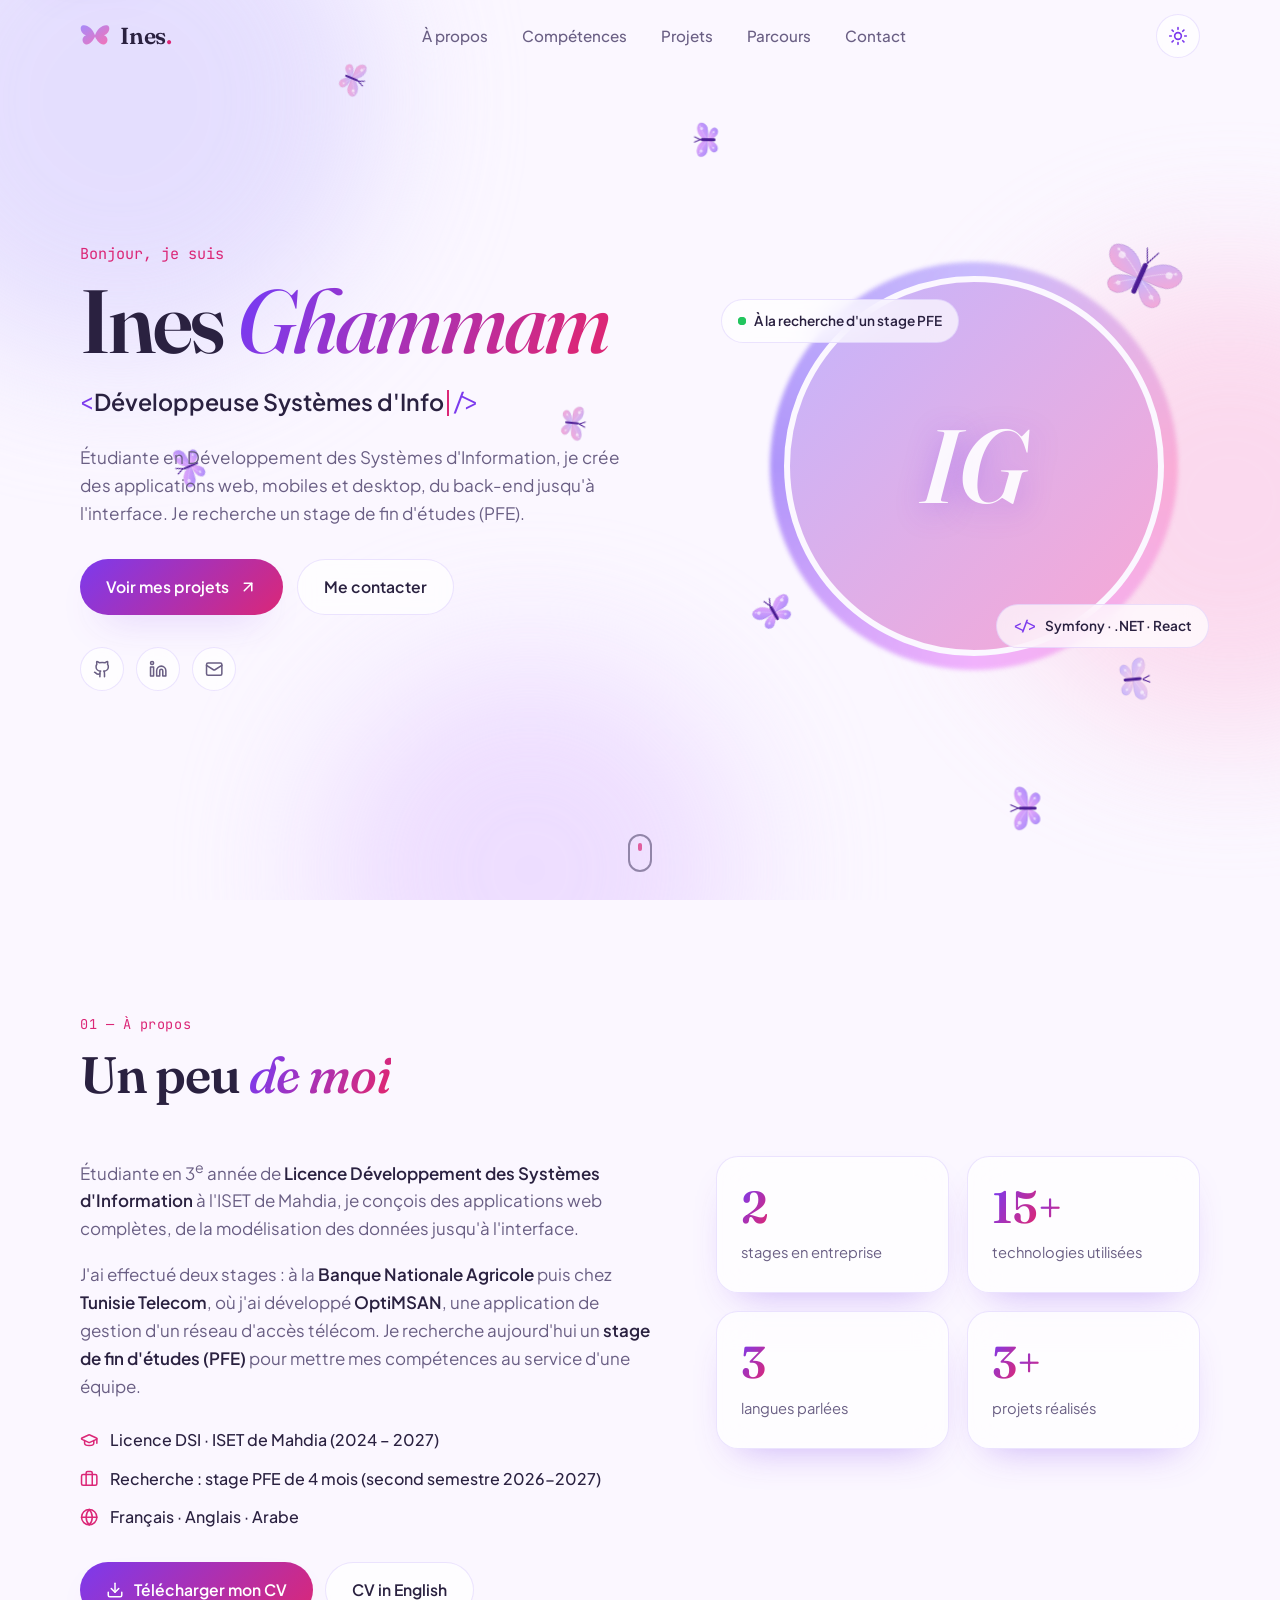
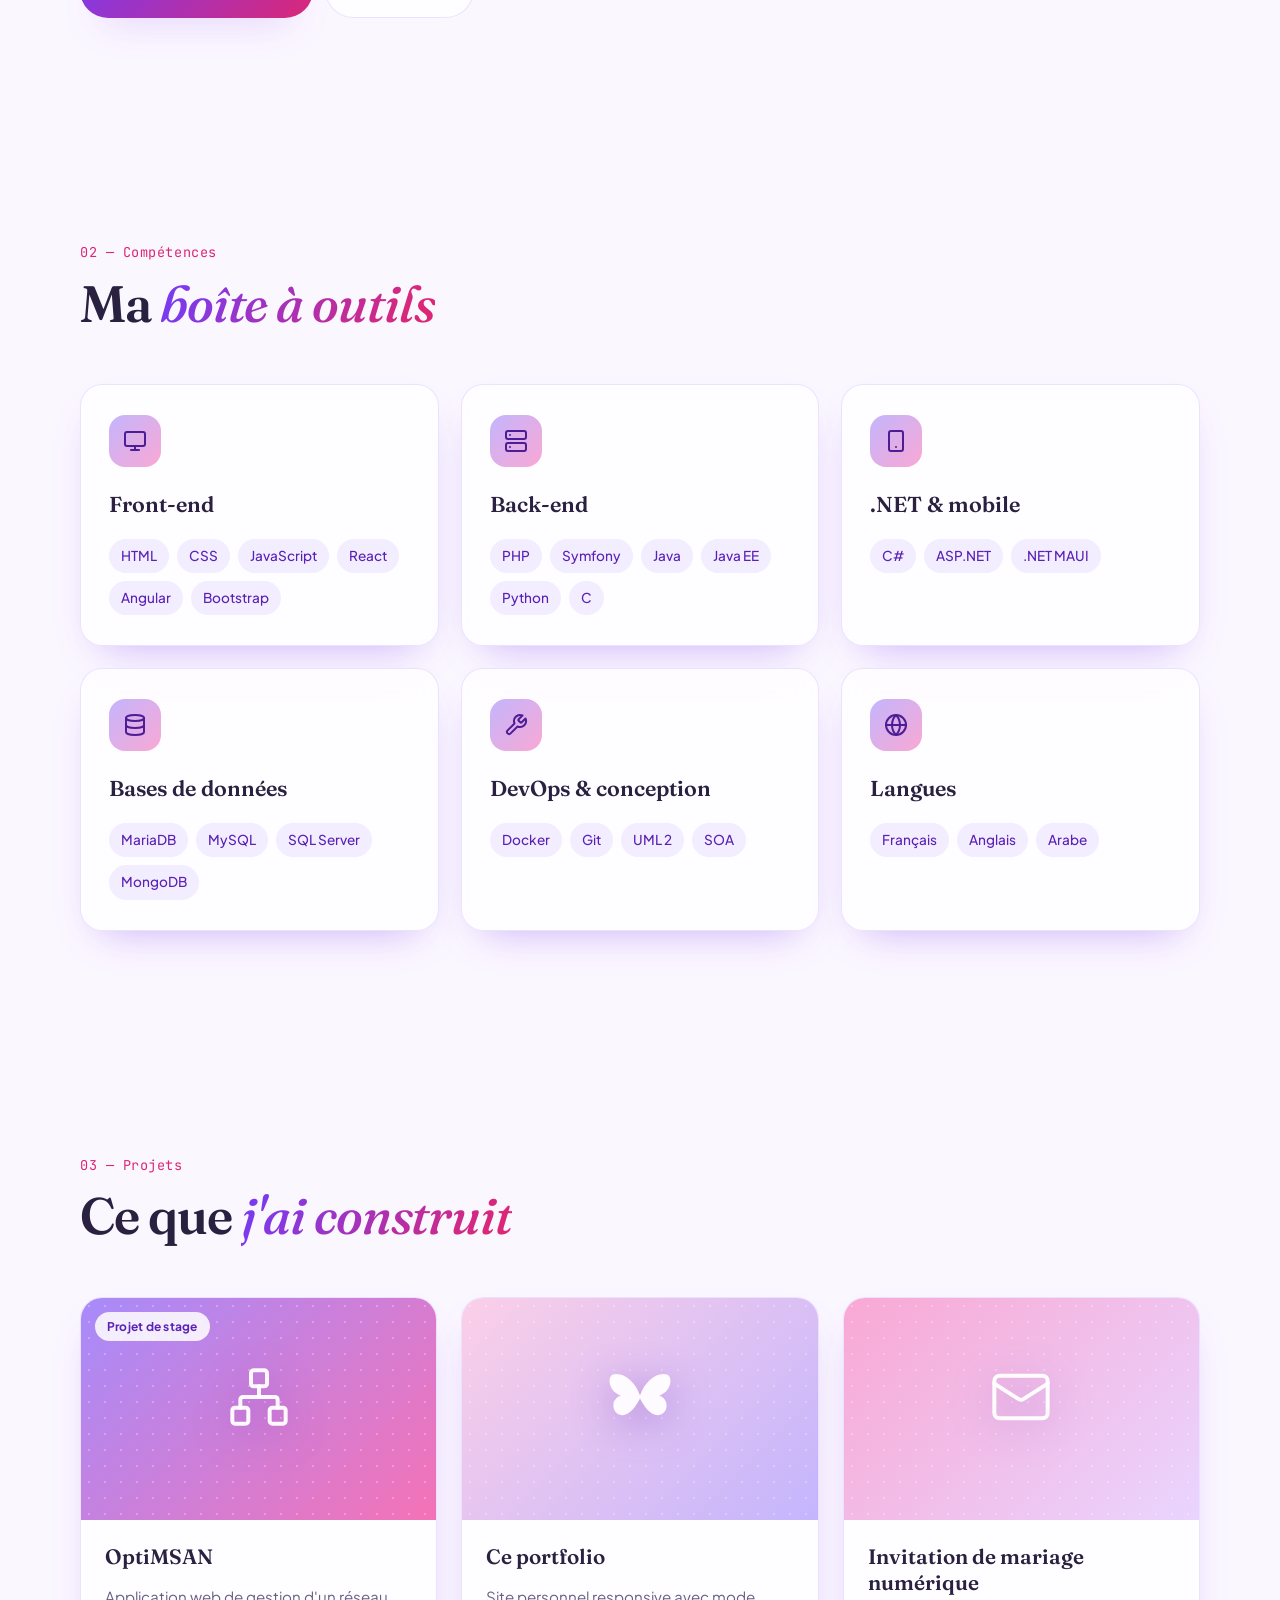
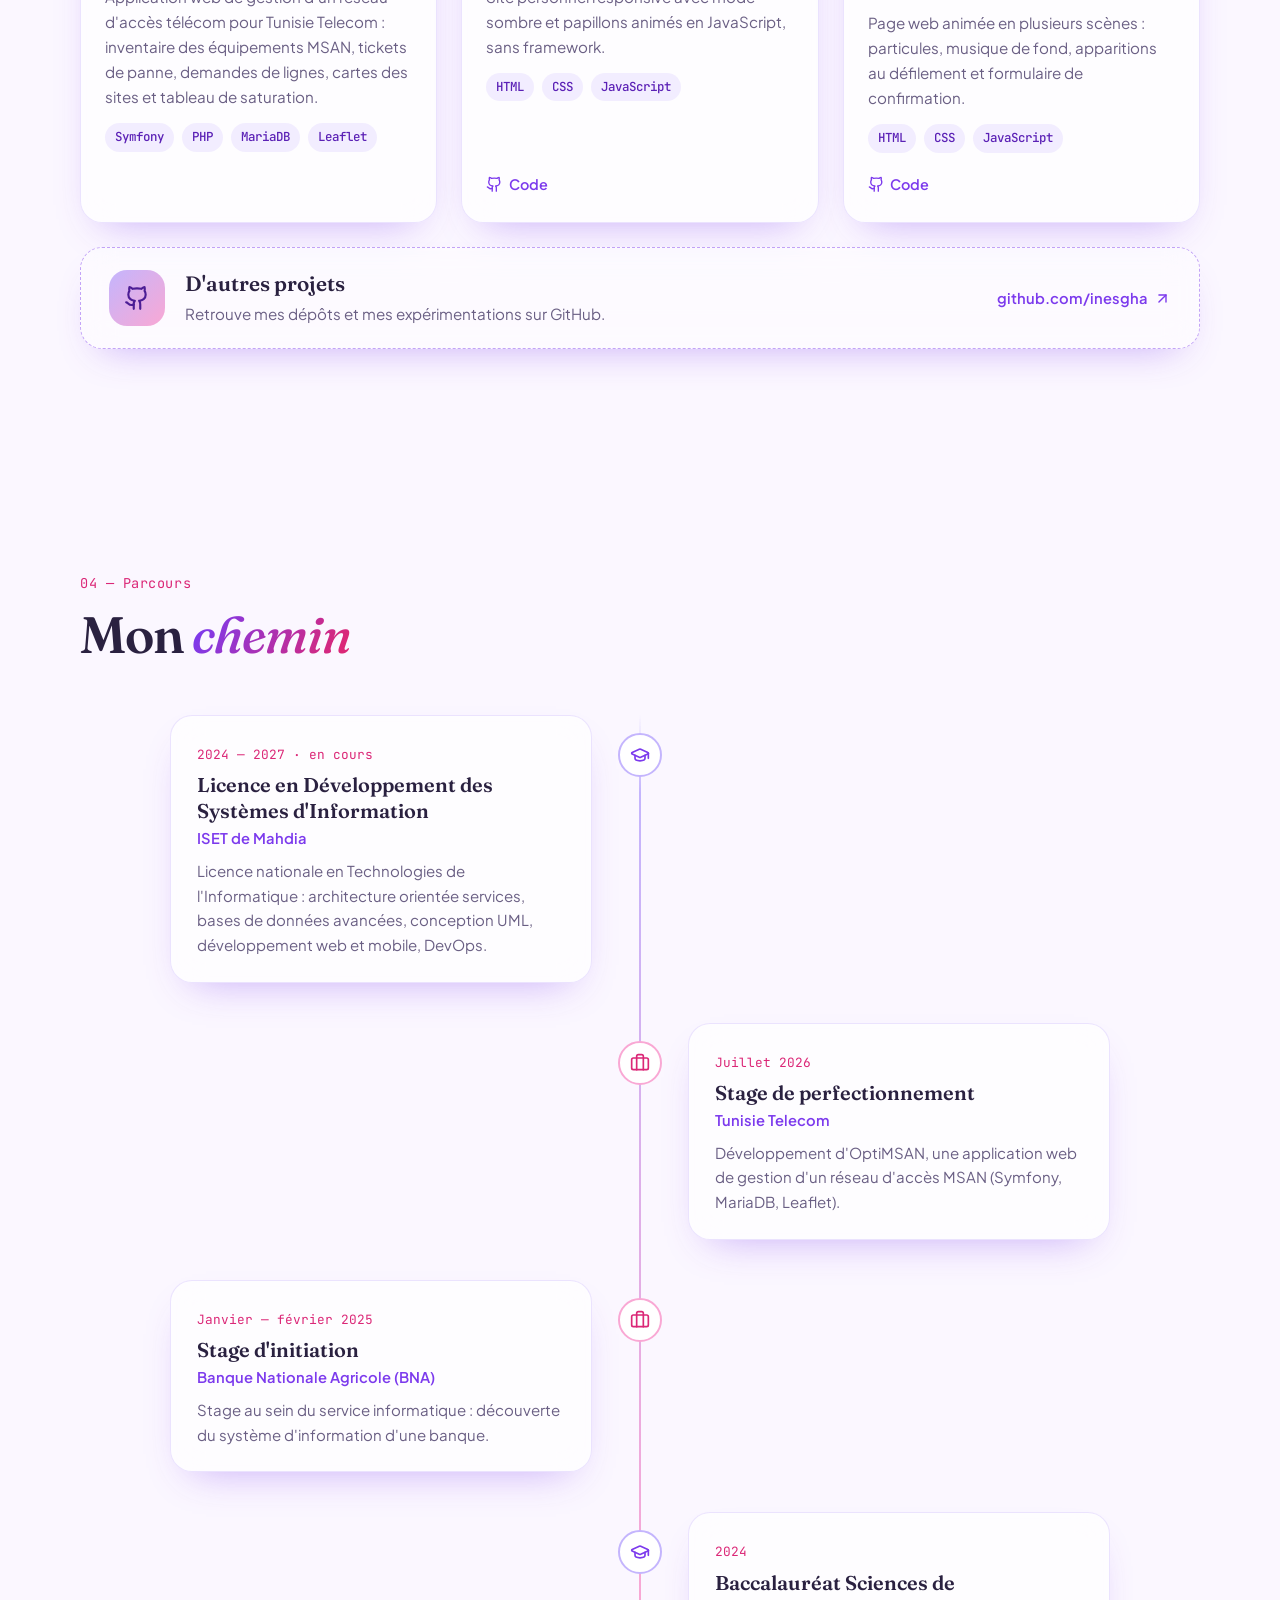
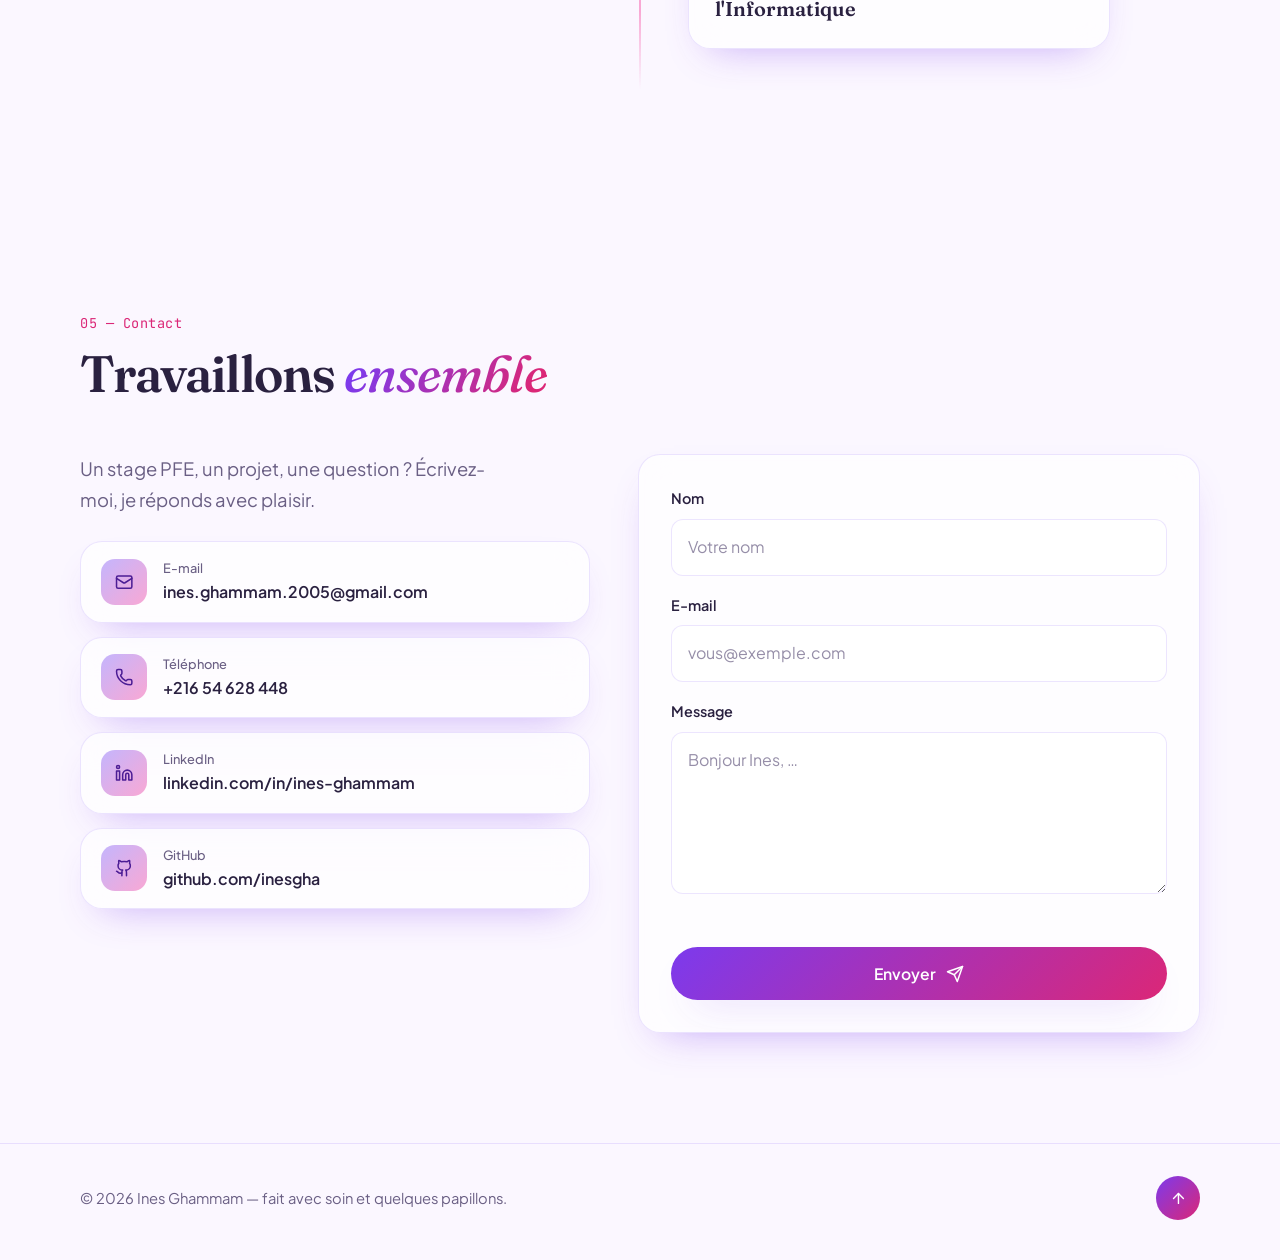
==== commit b885b072: "fix: show real numbers in the counters" ====
--- a/index.html
+++ b/index.html
@@ -231,19 +231,19 @@
 
           <div class="about__stats">
             <div class="stat card reveal" style="--d:1">
-              <span class="stat__num" data-count="2">0</span>
+              <span class="stat__num" data-count="2">2</span>
               <span class="stat__label">stages en entreprise</span>
             </div>
             <div class="stat card reveal" style="--d:2">
-              <span class="stat__num" data-count="15">0</span><span class="stat__plus">+</span>
+              <span class="stat__num" data-count="15">15</span><span class="stat__plus">+</span>
               <span class="stat__label">technologies utilisées</span>
             </div>
             <div class="stat card reveal" style="--d:3">
-              <span class="stat__num" data-count="3">0</span>
+              <span class="stat__num" data-count="3">3</span>
               <span class="stat__label">langues parlées</span>
             </div>
             <div class="stat card reveal" style="--d:4">
-              <span class="stat__num" data-count="3">0</span><span class="stat__plus">+</span>
+              <span class="stat__num" data-count="3">3</span><span class="stat__plus">+</span>
               <span class="stat__label">projets réalisés</span>
             </div>
           </div>
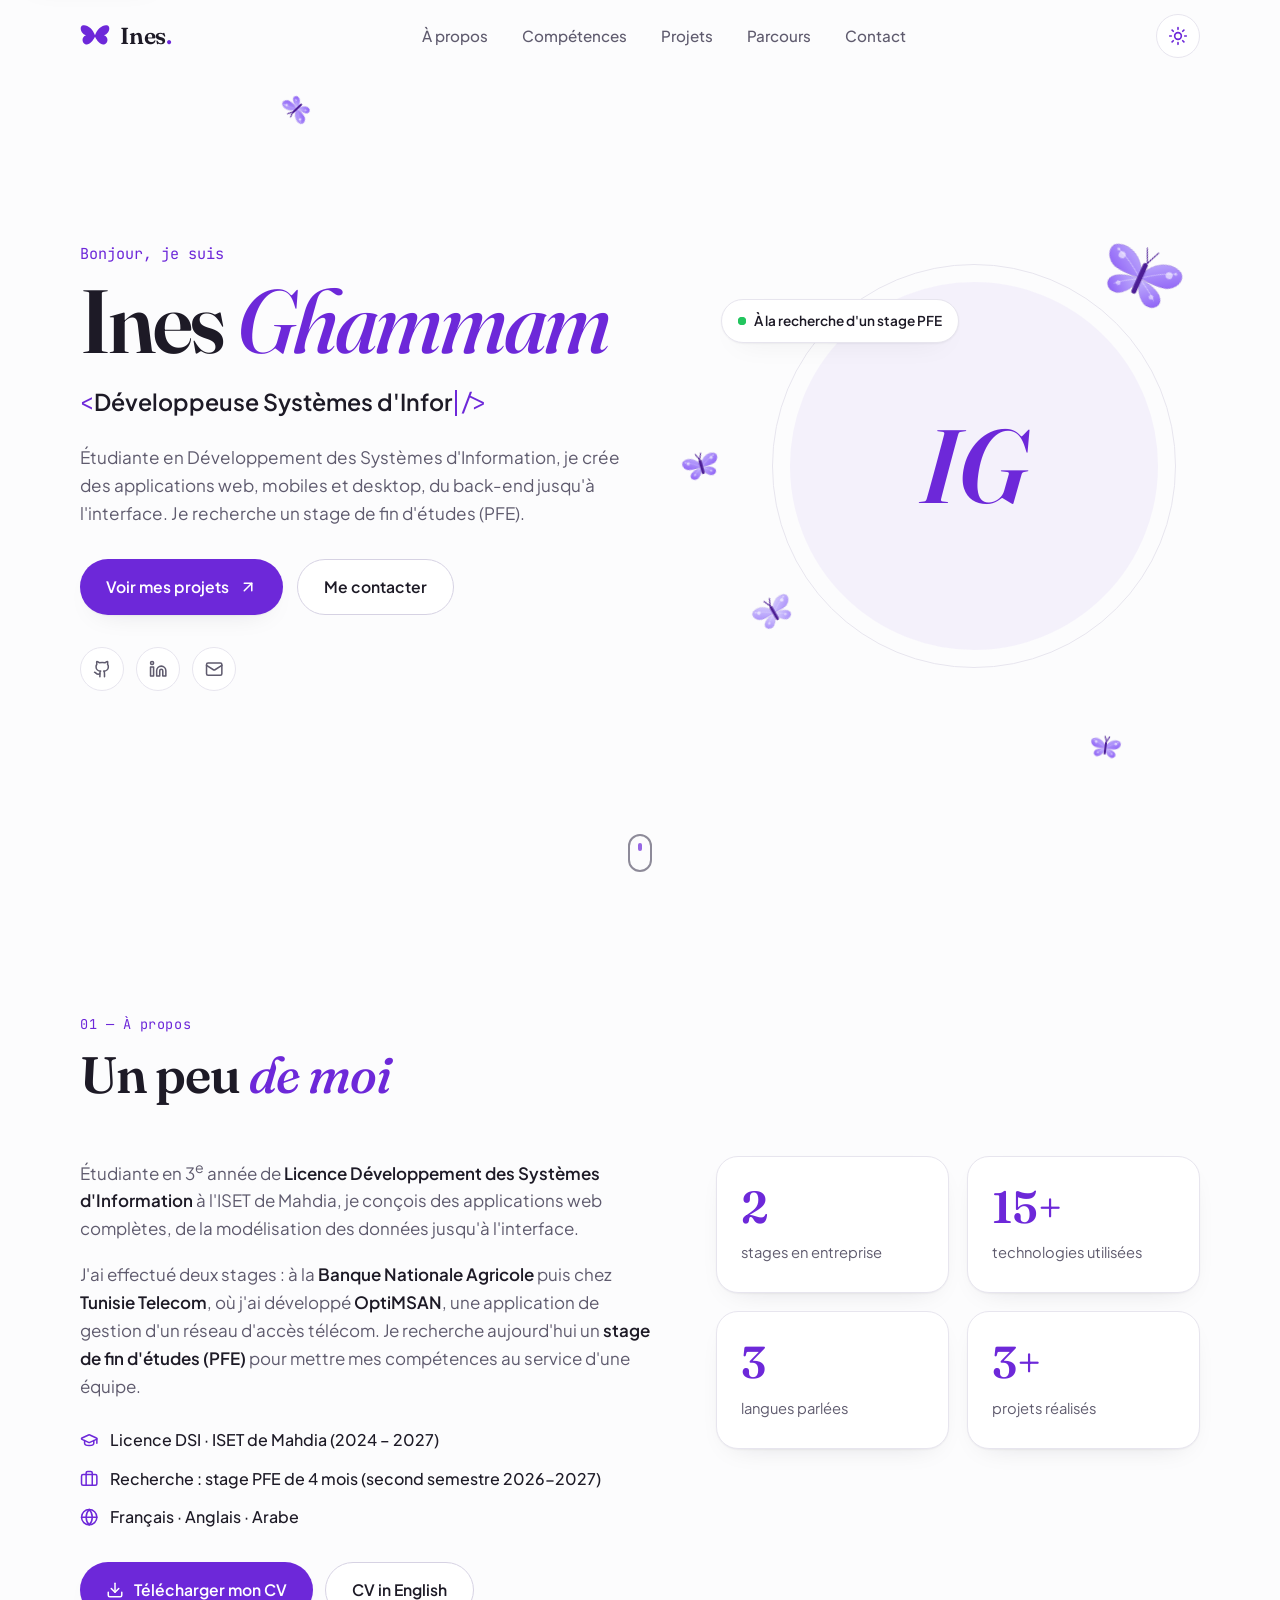
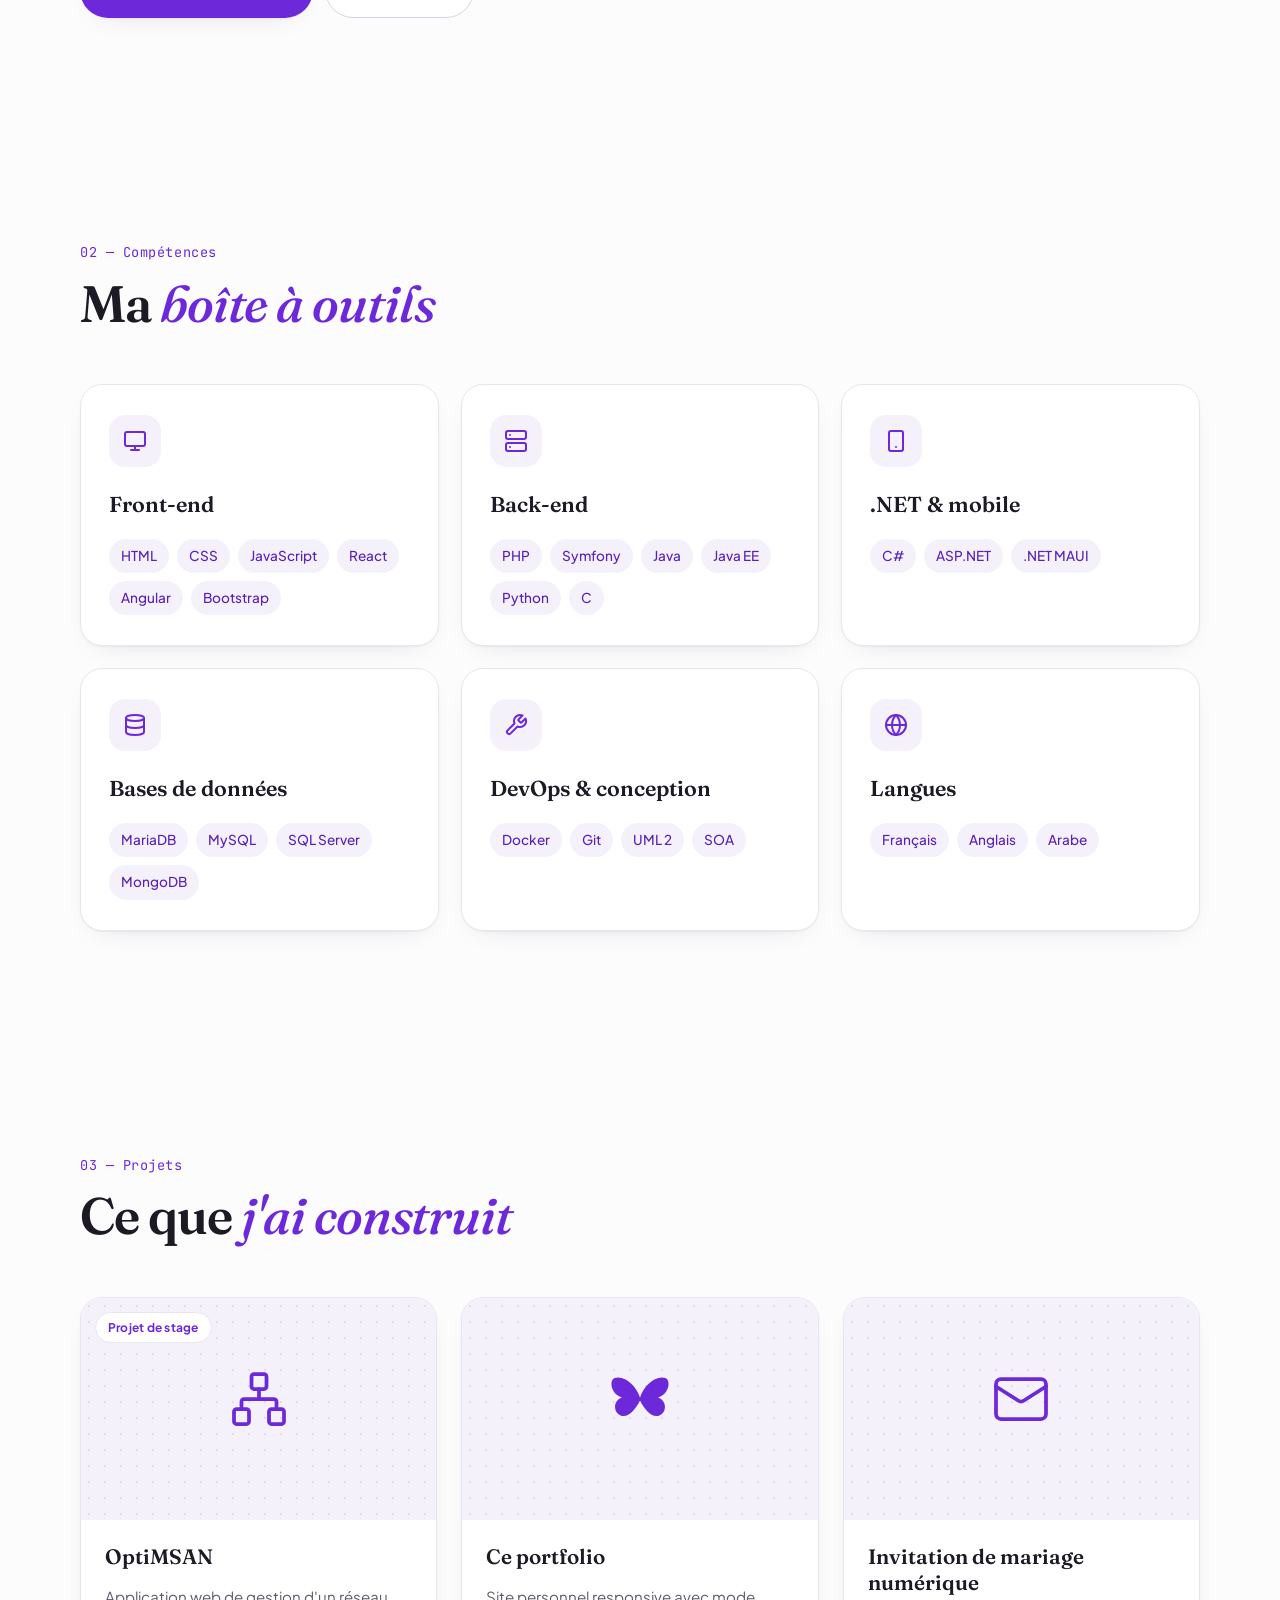
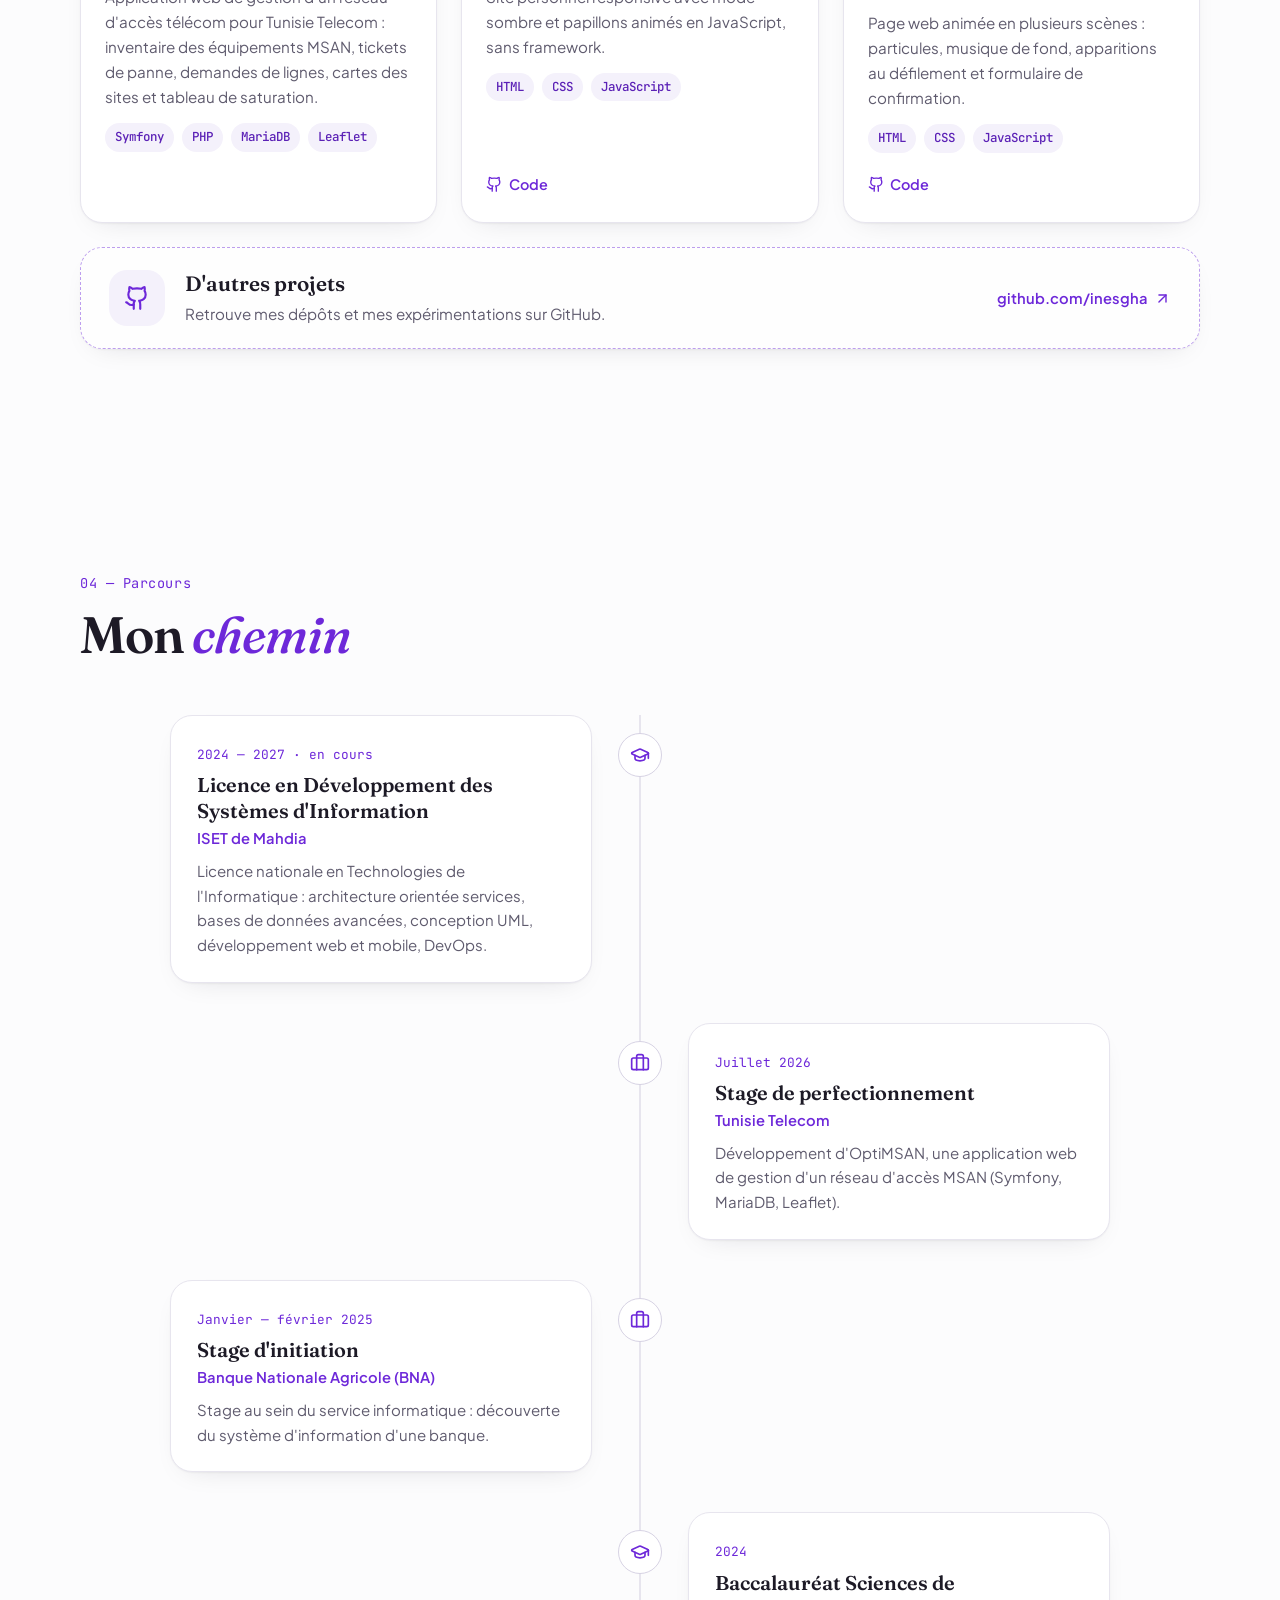
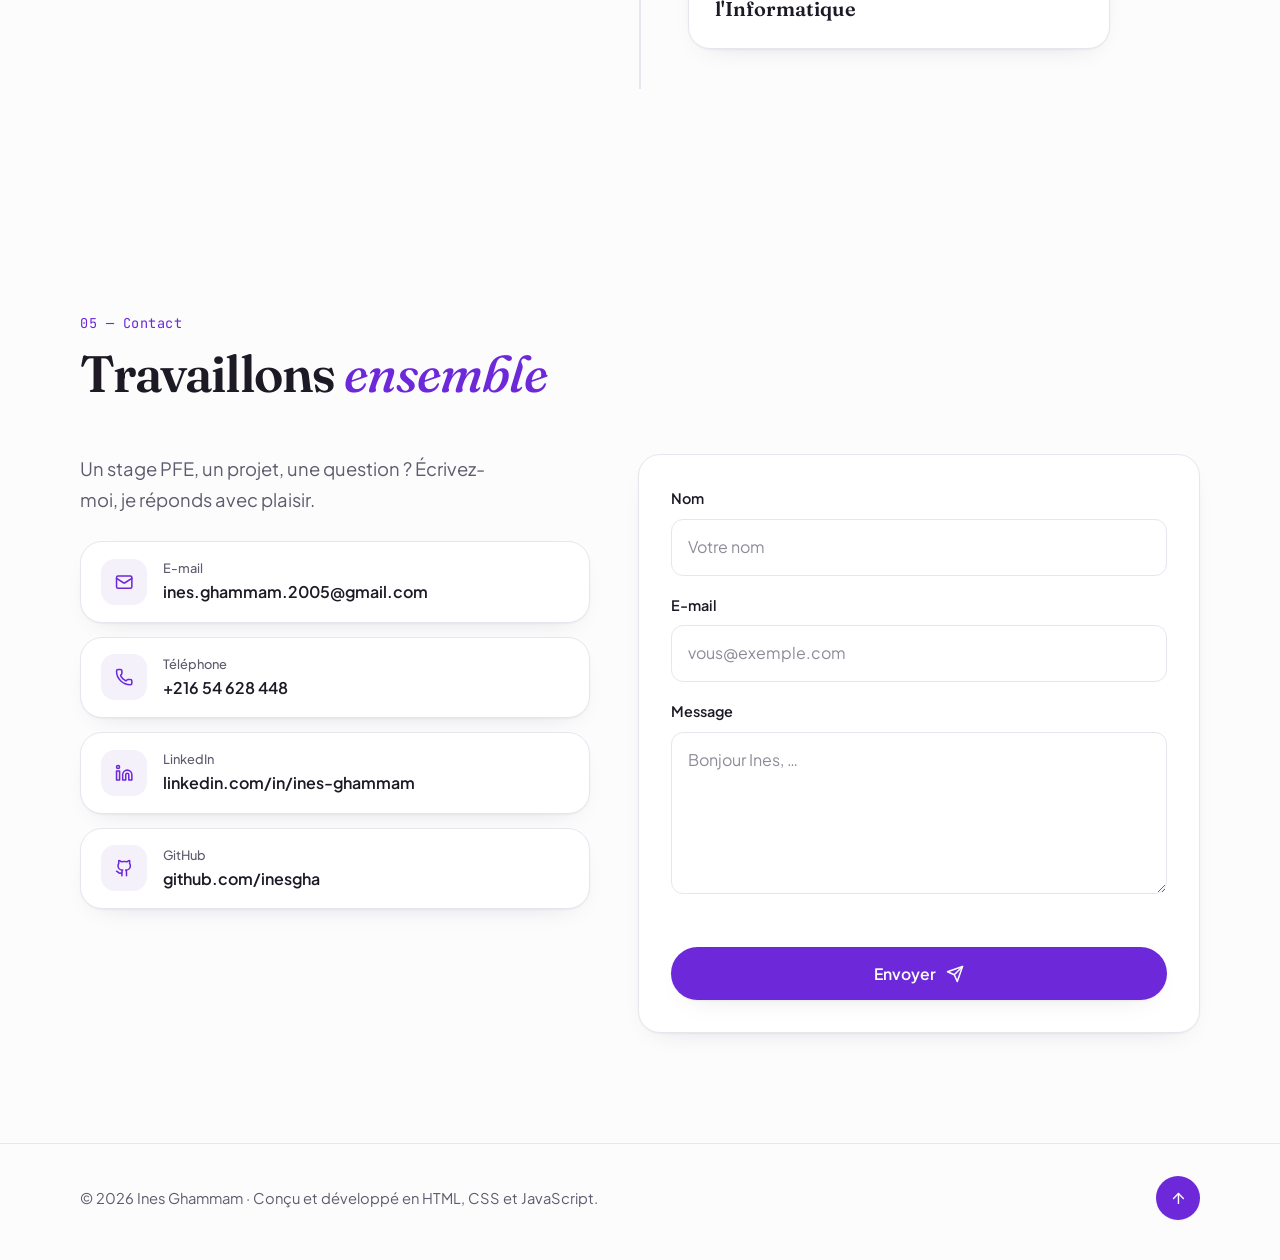
==== commit 9d8853b8: "style: sober design with a single accent color" ====
--- a/index.html
+++ b/index.html
@@ -6,7 +6,7 @@
   <title>Ines Ghammam — Développeuse Systèmes d'Information</title>
   <meta name="description" content="Portfolio d'Ines Ghammam, étudiante en 3e année de Licence DSI à l'ISET de Mahdia (Symfony, .NET, React), à la recherche d'un stage PFE.">
   <meta name="author" content="Ines Ghammam">
-  <meta name="theme-color" content="#8b5cf6">
+  <meta name="theme-color" content="#fcfcfd">
   <link rel="canonical" href="https://inesgha.github.io/">
 
   <!-- Icônes -->
@@ -95,14 +95,6 @@
 
   <a class="skip-link" href="#main">Aller au contenu</a>
 
-  <!-- Décor de fond : taches de couleur floues + étoiles (mode sombre) -->
-  <div class="bg-decor" aria-hidden="true">
-    <span class="blob blob--1"></span>
-    <span class="blob blob--2"></span>
-    <span class="blob blob--3"></span>
-    <div class="stars" id="stars"></div>
-  </div>
-
   <!-- Les papillons volants sont ajoutés ici par js/butterflies.js -->
   <div class="butterfly-layer" id="butterfly-layer" aria-hidden="true"></div>
 
@@ -111,12 +103,7 @@
     <div class="container nav__inner">
       <a href="#accueil" class="nav__logo" aria-label="Retour en haut">
         <svg class="nav__logo-icon" viewBox="0 0 40 32" aria-hidden="true">
-          <defs>
-            <linearGradient id="logo-grad" x1="0" y1="0" x2="1" y2="1">
-              <stop offset="0" stop-color="#a78bfa"/><stop offset="1" stop-color="#f472b6"/>
-            </linearGradient>
-          </defs>
-          <path fill="url(#logo-grad)" d="M20 15C17 6 9 0 3 2-1 4 1 13 8 15c-6 2-6 10-1 12 5 2 10-4 13-10 3 6 8 12 13 10 5-2 5-10-1-12 7-2 9-11 5-13-6-2-14 4-17 13Z"/>
+          <path fill="currentColor" d="M20 15C17 6 9 0 3 2-1 4 1 13 8 15c-6 2-6 10-1 12 5 2 10-4 13-10 3 6 8 12 13 10 5-2 5-10-1-12 7-2 9-11 5-13-6-2-14 4-17 13Z"/>
         </svg>
         <span>Ines<span class="nav__dot">.</span></span>
       </a>
@@ -182,7 +169,6 @@
             <div class="perched perched--2" data-butterfly data-size="40" data-flap="1.2s" data-palette="1"></div>
           </div>
           <div class="chip-float chip-float--1"><span class="pulse" aria-hidden="true"></span>À la recherche d'un stage PFE</div>
-          <div class="chip-float chip-float--2"><span class="mono">&lt;/&gt;</span> Symfony · .NET · React</div>
         </div>
       </div>
 
@@ -316,7 +302,7 @@
 
         <div class="projects">
           <!-- Pour ajouter un projet : copie un bloc <article class="project ..."> et change le texte. -->
-          <article class="project card reveal" style="--thumb: linear-gradient(135deg,#a78bfa,#f472b6)">
+          <article class="project card reveal">
             <div class="project__thumb">
               <span class="project__badge">Projet de stage</span>
               <span class="project__glyph"><svg class="icon"><use href="#i-network"/></svg></span>
@@ -331,7 +317,7 @@
             </div>
           </article>
 
-          <article class="project card reveal" style="--d:1; --thumb: linear-gradient(135deg,#fbcfe8,#c4b5fd)">
+          <article class="project card reveal" style="--d:1">
             <div class="project__thumb">
               <span class="project__glyph"><svg class="icon"><use href="#i-butterfly"/></svg></span>
             </div>
@@ -345,7 +331,7 @@
             </div>
           </article>
 
-          <article class="project card reveal" style="--d:2; --thumb: linear-gradient(135deg,#f9a8d4,#e9d5ff)">
+          <article class="project card reveal" style="--d:2">
             <div class="project__thumb">
               <span class="project__glyph"><svg class="icon"><use href="#i-mail"/></svg></span>
             </div>
@@ -476,7 +462,7 @@
   <!-- ================= PIED DE PAGE ================= -->
   <footer class="footer">
     <div class="container footer__inner">
-      <p>© <span id="year">2026</span> Ines Ghammam — fait avec soin et quelques papillons.</p>
+      <p>© <span id="year">2026</span> Ines Ghammam · Conçu et développé en HTML, CSS et JavaScript.</p>
       <a href="#accueil" class="to-top" aria-label="Revenir en haut"><svg class="icon"><use href="#i-arrow-up"/></svg></a>
     </div>
   </footer>
--- a/css/style.css
+++ b/css/style.css
@@ -1,40 +1,36 @@
 /* =========================================================
    PORTFOLIO — Ines Ghammam
-   Thème : violet & rose pastel · mode clair / sombre
+   Style sobre : fond neutre, un seul accent violet · mode clair / sombre
    ========================================================= */
 
 /* ---------- 1. Couleurs & variables ---------- */
+/* Pour changer la couleur du site, modifie --primary (et --btn-bg / --btn-hover). */
 :root {
-  --bg: #fbf7ff;
-  --bg-alt: #f5edff;
-  --surface: rgba(255, 255, 255, 0.7);
+  --bg: #fcfcfd;
+  --bg-alt: #f6f5f9;
+  --surface: #ffffff;
   --surface-strong: #ffffff;
-  --border: rgba(139, 92, 246, 0.16);
-  --text: #2a2140;
-  --text-muted: #6a5f84;
-  --primary: #7c3aed;
-  --accent: #db2777;
-  --lilac: #c4b5fd;
-  --pink: #f9a8d4;
-
-  --grad-soft: linear-gradient(135deg, #c4b5fd 0%, #f9a8d4 100%);
-  --grad-text: linear-gradient(120deg, #7c3aed 10%, #db2777 90%);
-  --btn-bg: linear-gradient(135deg, #7c3aed 0%, #db2777 100%);
+  --border: #e7e5ee;
+  --border-strong: #d6d2e3;
+  --text: #1d1a26;
+  --text-muted: #5f5b6e;
+  --primary: #6d28d9;
+  --accent: #6d28d9;
+  --tint: #f4f1fb;
+  --dots: rgba(109, 40, 217, 0.12);
+  --selection: #ddd6fe;
+  --danger: #dc2626;
+
+  --btn-bg: #6d28d9;
+  --btn-hover: #5b21b6;
   --btn-text: #ffffff;
 
-  --tag-bg: rgba(167, 139, 250, 0.14);
+  --tag-bg: #f4f1fb;
   --tag-text: #5b21b6;
-  --shadow: 0 18px 40px -22px rgba(124, 58, 237, 0.45);
-  --shadow-hover: 0 26px 50px -20px rgba(219, 39, 119, 0.4);
-  --glow: 0 0 0 transparent;
+  --shadow: 0 1px 2px rgba(20, 16, 40, 0.05), 0 10px 30px -18px rgba(20, 16, 40, 0.18);
+  --shadow-hover: 0 1px 2px rgba(20, 16, 40, 0.06), 0 18px 40px -20px rgba(20, 16, 40, 0.26);
 
   --bf-body: #4c1d95;
-  --bf-glow: none;
-
-  --blob-1: #ddd6fe;
-  --blob-2: #fbcfe8;
-  --blob-3: #e9d5ff;
-  --blob-opacity: 0.75;
 
   --radius: 22px;
   --radius-sm: 12px;
@@ -49,35 +45,33 @@
   color-scheme: light;
 }
 
-/* Mode sombre : violet nuit + reflets lumineux */
+/* Mode sombre : gris très foncé + violet clair */
 [data-theme="dark"] {
-  --bg: #100b1c;
-  --bg-alt: #160f27;
-  --surface: rgba(34, 25, 58, 0.62);
-  --surface-strong: #1e1633;
-  --border: rgba(196, 181, 253, 0.14);
-  --text: #f4eeff;
-  --text-muted: #b6aad2;
-  --primary: #c4b5fd;
-  --accent: #f9a8d4;
-
-  --grad-text: linear-gradient(120deg, #c4b5fd 10%, #f9a8d4 90%);
-  --btn-bg: linear-gradient(135deg, #c4b5fd 0%, #f9a8d4 100%);
-  --btn-text: #1d1035;
-
-  --tag-bg: rgba(196, 181, 253, 0.12);
-  --tag-text: #ddd6fe;
-  --shadow: 0 18px 40px -22px rgba(0, 0, 0, 0.8);
-  --shadow-hover: 0 24px 60px -20px rgba(196, 181, 253, 0.3);
-  --glow: 0 0 28px rgba(196, 181, 253, 0.35);
-
-  --bf-body: #f5f0ff;
-  --bf-glow: drop-shadow(0 0 6px rgba(249, 168, 212, 0.75)) drop-shadow(0 0 14px rgba(196, 181, 253, 0.45));
-
-  --blob-1: #5b21b6;
-  --blob-2: #9d174d;
-  --blob-3: #4c1d95;
-  --blob-opacity: 0.35;
+  --bg: #0f0e13;
+  --bg-alt: #15141b;
+  --surface: #17161e;
+  --surface-strong: #1b1a23;
+  --border: #2a2834;
+  --border-strong: #3a3746;
+  --text: #f1f0f5;
+  --text-muted: #a8a5b5;
+  --primary: #b9a6fb;
+  --accent: #b9a6fb;
+  --tint: #221f2d;
+  --dots: rgba(185, 166, 251, 0.1);
+  --selection: #4c3d7a;
+  --danger: #f87171;
+
+  --btn-bg: #b9a6fb;
+  --btn-hover: #cdbffd;
+  --btn-text: #15121f;
+
+  --tag-bg: #221f2d;
+  --tag-text: #d9d0fd;
+  --shadow: 0 1px 2px rgba(0, 0, 0, 0.4), 0 10px 30px -18px rgba(0, 0, 0, 0.6);
+  --shadow-hover: 0 14px 34px -18px rgba(0, 0, 0, 0.8);
+
+  --bf-body: #f1f0f5;
   color-scheme: dark;
 }
 
@@ -123,45 +117,15 @@
 }
 .skip-link:focus { top: 12px; }
 
-::selection { background: var(--pink); color: #2a2140; }
-
-/* ---------- 3. Décor de fond ---------- */
-.bg-decor { position: fixed; inset: 0; z-index: -1; overflow: hidden; pointer-events: none; }
-
-.blob {
-  position: absolute; border-radius: 50%;
-  filter: blur(70px); opacity: var(--blob-opacity);
-  transition: background 0.8s var(--ease), opacity 0.8s var(--ease);
-  animation: drift 22s ease-in-out infinite alternate;
-}
-.blob--1 { width: 520px; height: 520px; background: var(--blob-1); top: -160px; left: -140px; }
-.blob--2 { width: 460px; height: 460px; background: var(--blob-2); top: 30%; right: -180px; animation-duration: 26s; animation-delay: -6s; }
-.blob--3 { width: 420px; height: 420px; background: var(--blob-3); bottom: -180px; left: 25%; animation-duration: 30s; animation-delay: -12s; }
-
-@keyframes drift {
-  0%   { transform: translate(0, 0) scale(1); }
-  50%  { transform: translate(60px, 40px) scale(1.08); }
-  100% { transform: translate(-40px, 80px) scale(0.95); }
-}
-
-/* Étoiles : visibles seulement en mode sombre */
-.stars { position: absolute; inset: 0; opacity: 0; transition: opacity 0.8s var(--ease); }
-[data-theme="dark"] .stars { opacity: 1; }
-.star {
-  position: absolute; width: 2px; height: 2px; border-radius: 50%;
-  background: #fff; box-shadow: 0 0 6px 1px rgba(233, 213, 255, 0.8);
-  animation: twinkle 3s ease-in-out infinite;
-}
-@keyframes twinkle { 0%, 100% { opacity: 0.15; transform: scale(0.8); } 50% { opacity: 1; transform: scale(1.2); } }
-
-/* ---------- 4. Papillons ---------- */
-.butterfly-layer { position: fixed; inset: 0; z-index: 0; pointer-events: none; overflow: hidden; }
+::selection { background: var(--selection); color: var(--text); }
+
+/* ---------- 3. Papillons (seulement en haut de la page) ---------- */
+.butterfly-layer { position: absolute; top: 0; left: 0; width: 100%; height: 100vh; height: 100svh; z-index: 0; pointer-events: none; overflow: hidden; }
 
 .bf {
   position: absolute; top: 0; left: 0;
   width: var(--size, 36px);
   height: calc(var(--size, 36px) * 0.64);
-  filter: var(--bf-glow);
   will-change: transform;
 }
 .bf__inner { position: relative; width: 100%; height: 100%; perspective: 260px; }
@@ -212,7 +176,7 @@
   display: inline-flex; align-items: center; gap: 10px;
   font-family: var(--font-display); font-weight: 600; font-size: 1.45rem; letter-spacing: -0.01em;
 }
-.nav__logo-icon { width: 30px; height: 24px; transition: transform 0.5s var(--ease); }
+.nav__logo-icon { width: 30px; height: 24px; color: var(--primary); transition: transform 0.5s var(--ease); }
 .nav__logo:hover .nav__logo-icon { transform: rotate(-12deg) scale(1.12); }
 .nav__dot { color: var(--accent); }
 
@@ -241,7 +205,7 @@
   color: var(--primary);
   transition: transform 0.3s var(--ease), box-shadow 0.3s, background-color 0.3s;
 }
-.theme-toggle:hover { transform: rotate(-12deg) scale(1.06); box-shadow: var(--shadow), var(--glow); }
+.theme-toggle:hover { transform: rotate(-12deg) scale(1.06); box-shadow: var(--shadow); }
 .theme-toggle .icon { position: absolute; width: 20px; height: 20px; transition: transform 0.6s var(--ease), opacity 0.4s; }
 .theme-toggle__moon { transform: translateY(30px) rotate(-90deg); opacity: 0; }
 [data-theme="dark"] .theme-toggle__sun { transform: translateY(-30px) rotate(90deg); opacity: 0; }
@@ -265,18 +229,17 @@
   transition: transform 0.3s var(--ease), box-shadow 0.3s var(--ease), background-color 0.3s;
 }
 .btn--primary { background: var(--btn-bg); color: var(--btn-text); box-shadow: var(--shadow); }
-.btn--primary:hover { transform: translateY(-3px); box-shadow: var(--shadow-hover), var(--glow); }
+.btn--primary:hover { transform: translateY(-2px); background: var(--btn-hover); box-shadow: var(--shadow-hover); }
 .btn--primary .icon { transition: transform 0.3s var(--ease); }
 .btn--primary:hover .icon { transform: translate(2px, -2px); }
-.btn--ghost { border: 1.5px solid var(--border); background: var(--surface); color: var(--text); backdrop-filter: blur(8px); }
-.btn--ghost:hover { transform: translateY(-3px); border-color: var(--primary); }
+.btn--ghost { border: 1.5px solid var(--border-strong); background: var(--surface); color: var(--text); }
+.btn--ghost:hover { transform: translateY(-2px); border-color: var(--primary); color: var(--primary); }
 .btn--full { width: 100%; }
 
 .card {
   background: var(--surface);
   border: 1px solid var(--border);
   border-radius: var(--radius);
-  backdrop-filter: blur(16px); -webkit-backdrop-filter: blur(16px);
   box-shadow: var(--shadow);
   transition: transform 0.4s var(--ease), box-shadow 0.4s var(--ease), border-color 0.4s, background-color 0.5s;
 }
@@ -303,8 +266,7 @@
 }
 .section__title em, .hero__name em {
   font-style: italic; font-weight: 500;
-  background: var(--grad-text); -webkit-background-clip: text; background-clip: text;
-  color: transparent;
+  color: var(--primary);
 }
 
 /* ---------- 8. Accueil (hero) ---------- */
@@ -343,23 +305,16 @@
   backdrop-filter: blur(8px);
   transition: transform 0.3s var(--ease), color 0.3s, border-color 0.3s, box-shadow 0.3s;
 }
-.socials a:hover { transform: translateY(-4px); color: var(--accent); border-color: var(--accent); box-shadow: var(--glow); }
+.socials a:hover { transform: translateY(-3px); color: var(--primary); border-color: var(--primary); }
 
 .hero__visual { position: relative; display: grid; place-items: center; }
 .hero__photo { position: relative; width: min(100%, 380px); aspect-ratio: 1; }
 
-.hero__ring {
-  position: absolute; inset: -14px; border-radius: 50%;
-  background: conic-gradient(from 0deg, #c4b5fd, #f9a8d4, #f0abfc, #a78bfa, #c4b5fd);
-  filter: blur(2px); opacity: 0.9;
-  animation: spin 14s linear infinite;
-}
-[data-theme="dark"] .hero__ring { filter: blur(6px); opacity: 0.75; }
-@keyframes spin { to { transform: rotate(360deg); } }
+.hero__ring { position: absolute; inset: -12px; border-radius: 50%; border: 1.5px solid var(--border); }
 
 .hero__frame {
   position: absolute; inset: 0; border-radius: 50%; overflow: hidden;
-  background: var(--grad-soft);
+  background: var(--tint);
   border: 6px solid var(--bg);
   display: grid; place-items: center;
   transition: border-color 0.5s;
@@ -367,8 +322,7 @@
 .hero__frame img { position: absolute; inset: 0; width: 100%; height: 100%; object-fit: cover; }
 .hero__initials {
   font-family: var(--font-display); font-style: italic; font-weight: 600;
-  font-size: clamp(4rem, 10vw, 6.5rem); color: rgba(255, 255, 255, 0.92);
-  text-shadow: 0 6px 30px rgba(124, 58, 237, 0.35);
+  font-size: clamp(4rem, 10vw, 6.5rem); color: var(--primary);
 }
 
 .chip-float {
@@ -376,15 +330,11 @@
   display: inline-flex; align-items: center; gap: 8px;
   padding: 10px 16px; border-radius: 999px;
   background: var(--surface); border: 1px solid var(--border);
-  backdrop-filter: blur(14px); -webkit-backdrop-filter: blur(14px);
   box-shadow: var(--shadow);
   font-size: 0.85rem; font-weight: 600; white-space: nowrap;
-  animation: float 6s ease-in-out infinite;
 }
 .chip-float .mono { color: var(--primary); }
 .chip-float--1 { top: 6%; left: -6%; }
-.chip-float--2 { bottom: 2%; right: -2%; animation-delay: -3s; }
-@keyframes float { 0%, 100% { transform: translateY(0); } 50% { transform: translateY(-12px); } }
 
 .pulse { position: relative; width: 8px; height: 8px; border-radius: 50%; background: #22c55e; }
 .pulse::after {
@@ -417,7 +367,7 @@
 .stat:hover { transform: translateY(-6px); box-shadow: var(--shadow-hover); }
 .stat__num, .stat__plus {
   font-family: var(--font-display); font-weight: 600; font-size: 2.8rem; line-height: 1;
-  background: var(--grad-text); -webkit-background-clip: text; background-clip: text; color: transparent;
+  color: var(--primary);
 }
 .stat__label { display: block; margin-top: 10px; color: var(--text-muted); font-size: 0.92rem; }
 
@@ -427,8 +377,7 @@
 .skill-card:hover { transform: translateY(-6px); box-shadow: var(--shadow-hover); border-color: color-mix(in srgb, var(--primary) 40%, transparent); }
 .skill-card__icon {
   display: grid; place-items: center; width: 52px; height: 52px; margin-bottom: 20px;
-  border-radius: 16px; background: var(--grad-soft); color: #4c1d95;
-  box-shadow: var(--glow);
+  border-radius: 16px; background: var(--tint); color: var(--primary);
 }
 .skill-card__icon .icon { width: 24px; height: 24px; }
 .skill-card h3 { font-family: var(--font-display); font-weight: 600; font-size: 1.35rem; margin-bottom: 16px; }
@@ -451,28 +400,27 @@
 
 .project__thumb {
   position: relative; aspect-ratio: 16 / 10; overflow: hidden;
-  background: var(--thumb, var(--grad-soft));
+  background: var(--tint);
   display: grid; place-items: center;
 }
 .project__thumb::before {
   content: ""; position: absolute; inset: 0;
-  background-image: radial-gradient(rgba(255, 255, 255, 0.45) 1.2px, transparent 1.2px);
-  background-size: 16px 16px; opacity: 0.6;
+  background-image: radial-gradient(var(--dots) 1.2px, transparent 1.2px);
+  background-size: 16px 16px;
 }
 .project__thumb img { position: absolute; inset: 0; width: 100%; height: 100%; object-fit: cover; }
 .project__glyph {
   position: relative; font-family: var(--font-display); font-style: italic; font-weight: 600;
-  font-size: 3.6rem; color: rgba(255, 255, 255, 0.95);
-  text-shadow: 0 8px 26px rgba(91, 33, 182, 0.35);
+  font-size: 3.6rem; color: var(--primary);
   transition: transform 0.6s var(--ease);
 }
 .project:hover .project__glyph { transform: scale(1.15) rotate(-6deg); }
-.project__glyph .icon { width: 64px; height: 64px; stroke-width: 1.5; filter: drop-shadow(0 8px 20px rgba(91, 33, 182, 0.35)); }
+.project__glyph .icon { width: 60px; height: 60px; stroke-width: 1.5; }
 
 .project__badge {
   position: absolute; top: 14px; left: 14px; z-index: 1;
   padding: 5px 12px; border-radius: 999px;
-  background: rgba(255, 255, 255, 0.85); color: #5b21b6;
+  background: var(--surface-strong); color: var(--primary); border: 1px solid var(--border);
   font-size: 0.75rem; font-weight: 700; letter-spacing: 0.02em;
 }
 
@@ -486,7 +434,7 @@
 .project--more p { color: var(--text-muted); font-size: 0.95rem; }
 .project--more__icon {
   display: grid; place-items: center; width: 56px; height: 56px; border-radius: 18px;
-  background: var(--grad-soft); color: #4c1d95; box-shadow: var(--glow);
+  background: var(--tint); color: var(--primary);
 }
 .project--more__icon .icon { width: 26px; height: 26px; }
 .project--more__link {
@@ -525,18 +473,16 @@
 .timeline::before {
   content: ""; position: absolute; top: 0; bottom: 0; left: 50%; width: 2px;
   transform: translateX(-50%);
-  background: linear-gradient(to bottom, transparent, var(--lilac) 8%, var(--pink) 92%, transparent);
+  background: var(--border);
 }
 .timeline__item { position: relative; width: 50%; padding: 0 48px 40px 0; }
 .timeline__item:nth-child(even) { margin-left: 50%; padding: 0 0 40px 48px; }
 .timeline__dot {
   position: absolute; top: 18px; right: -22px; z-index: 2;
   display: grid; place-items: center; width: 44px; height: 44px; border-radius: 50%;
-  background: var(--surface-strong); border: 2px solid var(--lilac); color: var(--primary);
-  box-shadow: var(--glow);
+  background: var(--surface-strong); border: 1.5px solid var(--border-strong); color: var(--primary);
 }
 .timeline__item:nth-child(even) .timeline__dot { right: auto; left: -22px; }
-.timeline__item.is-work .timeline__dot { border-color: var(--pink); color: var(--accent); }
 .timeline__dot .icon { width: 20px; height: 20px; }
 
 .timeline__card { padding: 24px 26px; }
@@ -554,7 +500,7 @@
 .contact__item:hover { transform: translateX(6px); border-color: var(--primary); }
 .contact__icon {
   display: grid; place-items: center; width: 46px; height: 46px; flex-shrink: 0; border-radius: 14px;
-  background: var(--grad-soft); color: #4c1d95;
+  background: var(--tint); color: var(--primary);
 }
 
 .contact__form { padding: 32px; }
@@ -571,8 +517,8 @@
   outline: none; border-color: var(--primary);
   box-shadow: 0 0 0 4px color-mix(in srgb, var(--primary) 18%, transparent);
 }
-.field .is-invalid { border-color: var(--accent); }
-.form-error { min-height: 1.4em; margin-bottom: 8px; color: var(--accent); font-size: 0.88rem; font-weight: 500; }
+.field .is-invalid { border-color: var(--danger); }
+.form-error { min-height: 1.4em; margin-bottom: 8px; color: var(--danger); font-size: 0.88rem; font-weight: 500; }
 
 /* ---------- 14. Pied de page ---------- */
 .footer { position: relative; z-index: 1; padding: 32px 0 40px; border-top: 1px solid var(--border); }
@@ -651,7 +597,6 @@
   .hero__role .mono { display: none; }
   .chip-float { font-size: 0.75rem; padding: 8px 12px; }
   .chip-float--1 { left: -4%; top: 0; }
-  .chip-float--2 { right: -4%; }
   .contact__form { padding: 24px 20px; }
   .footer__inner { flex-direction: column-reverse; text-align: center; }
 }
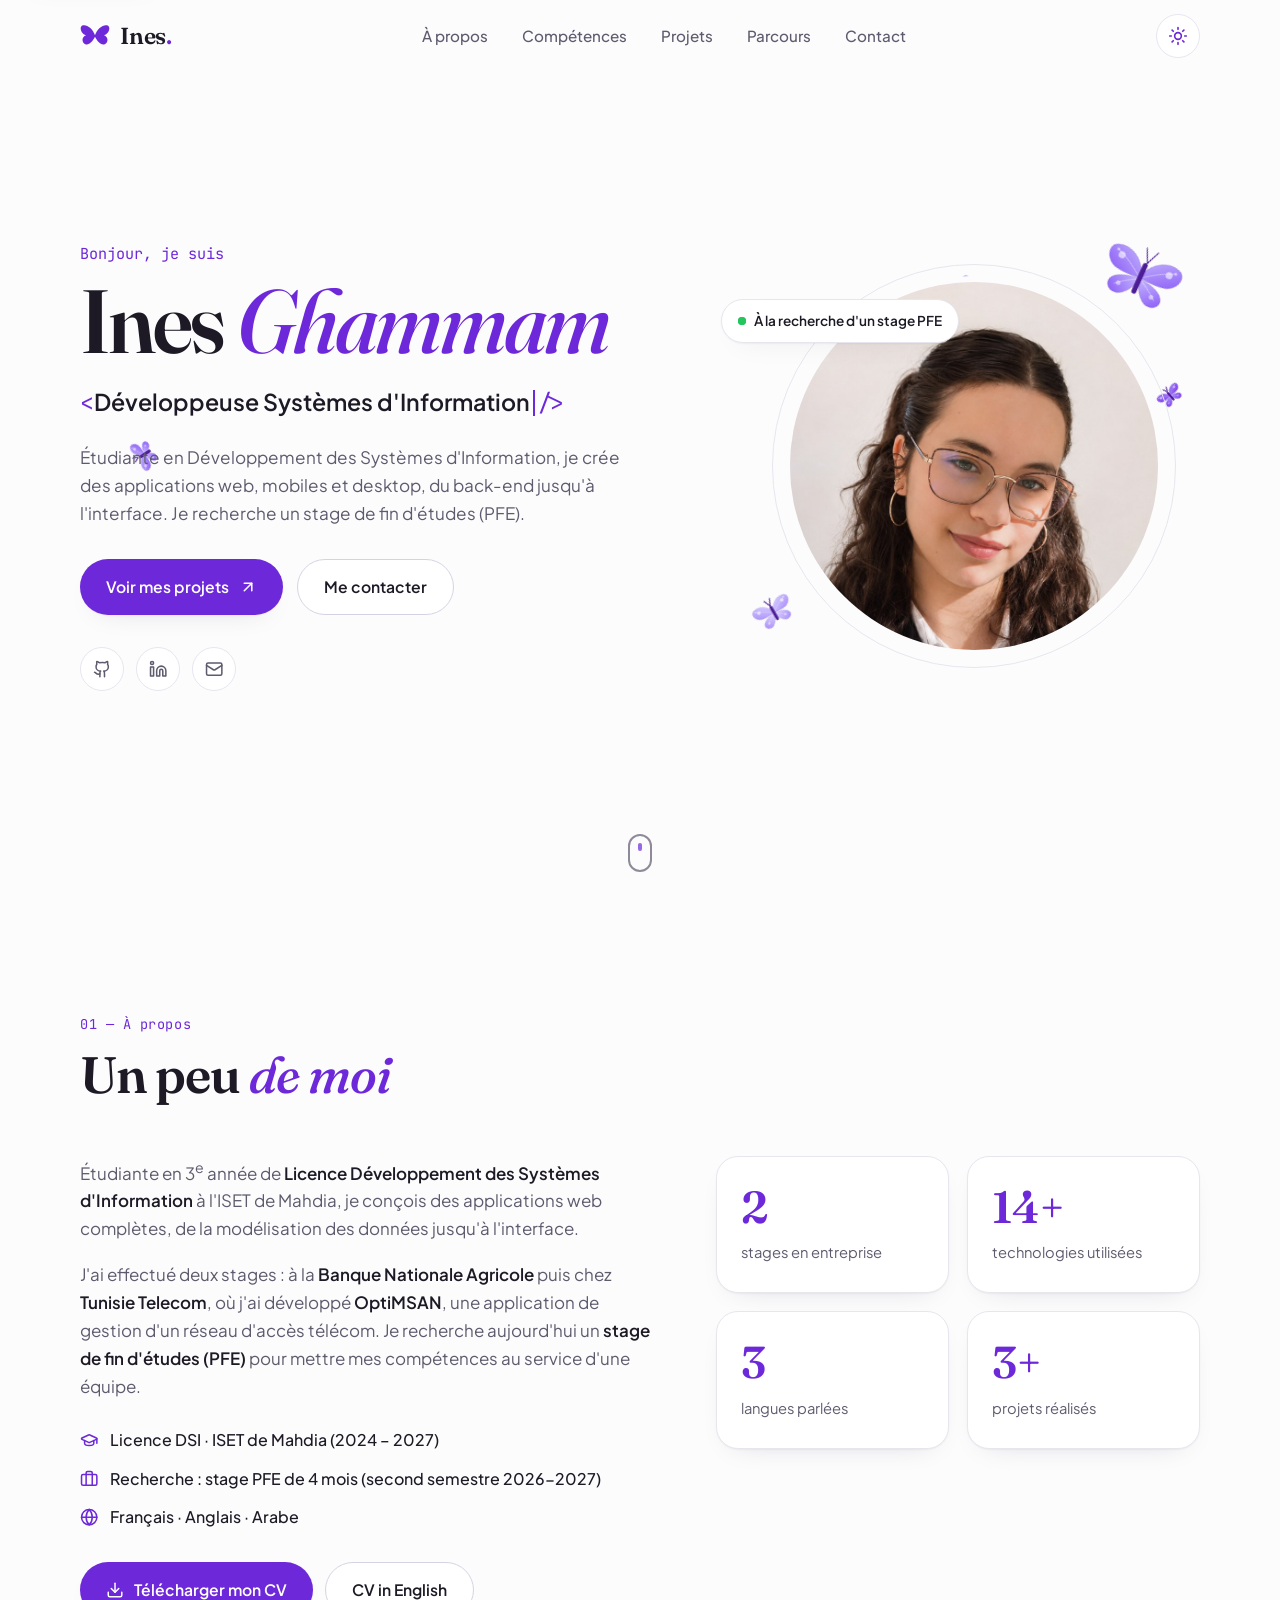
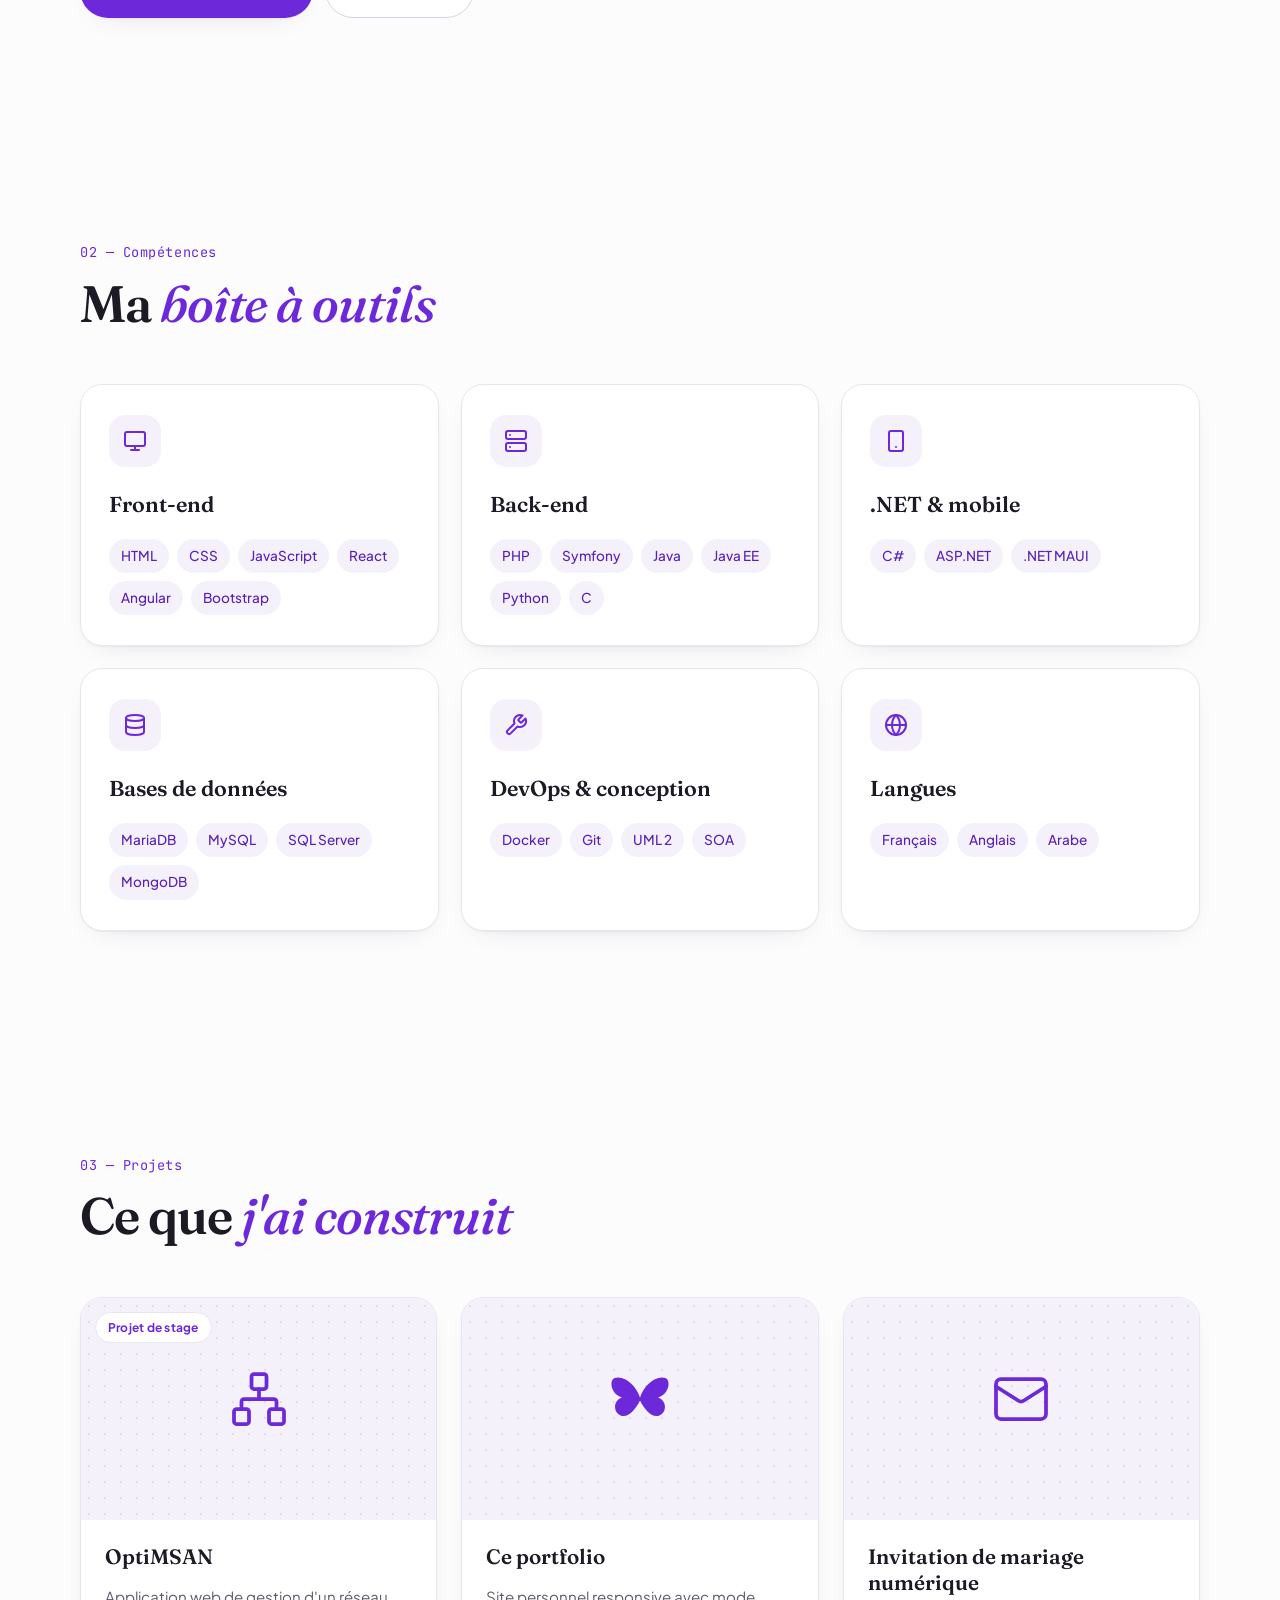
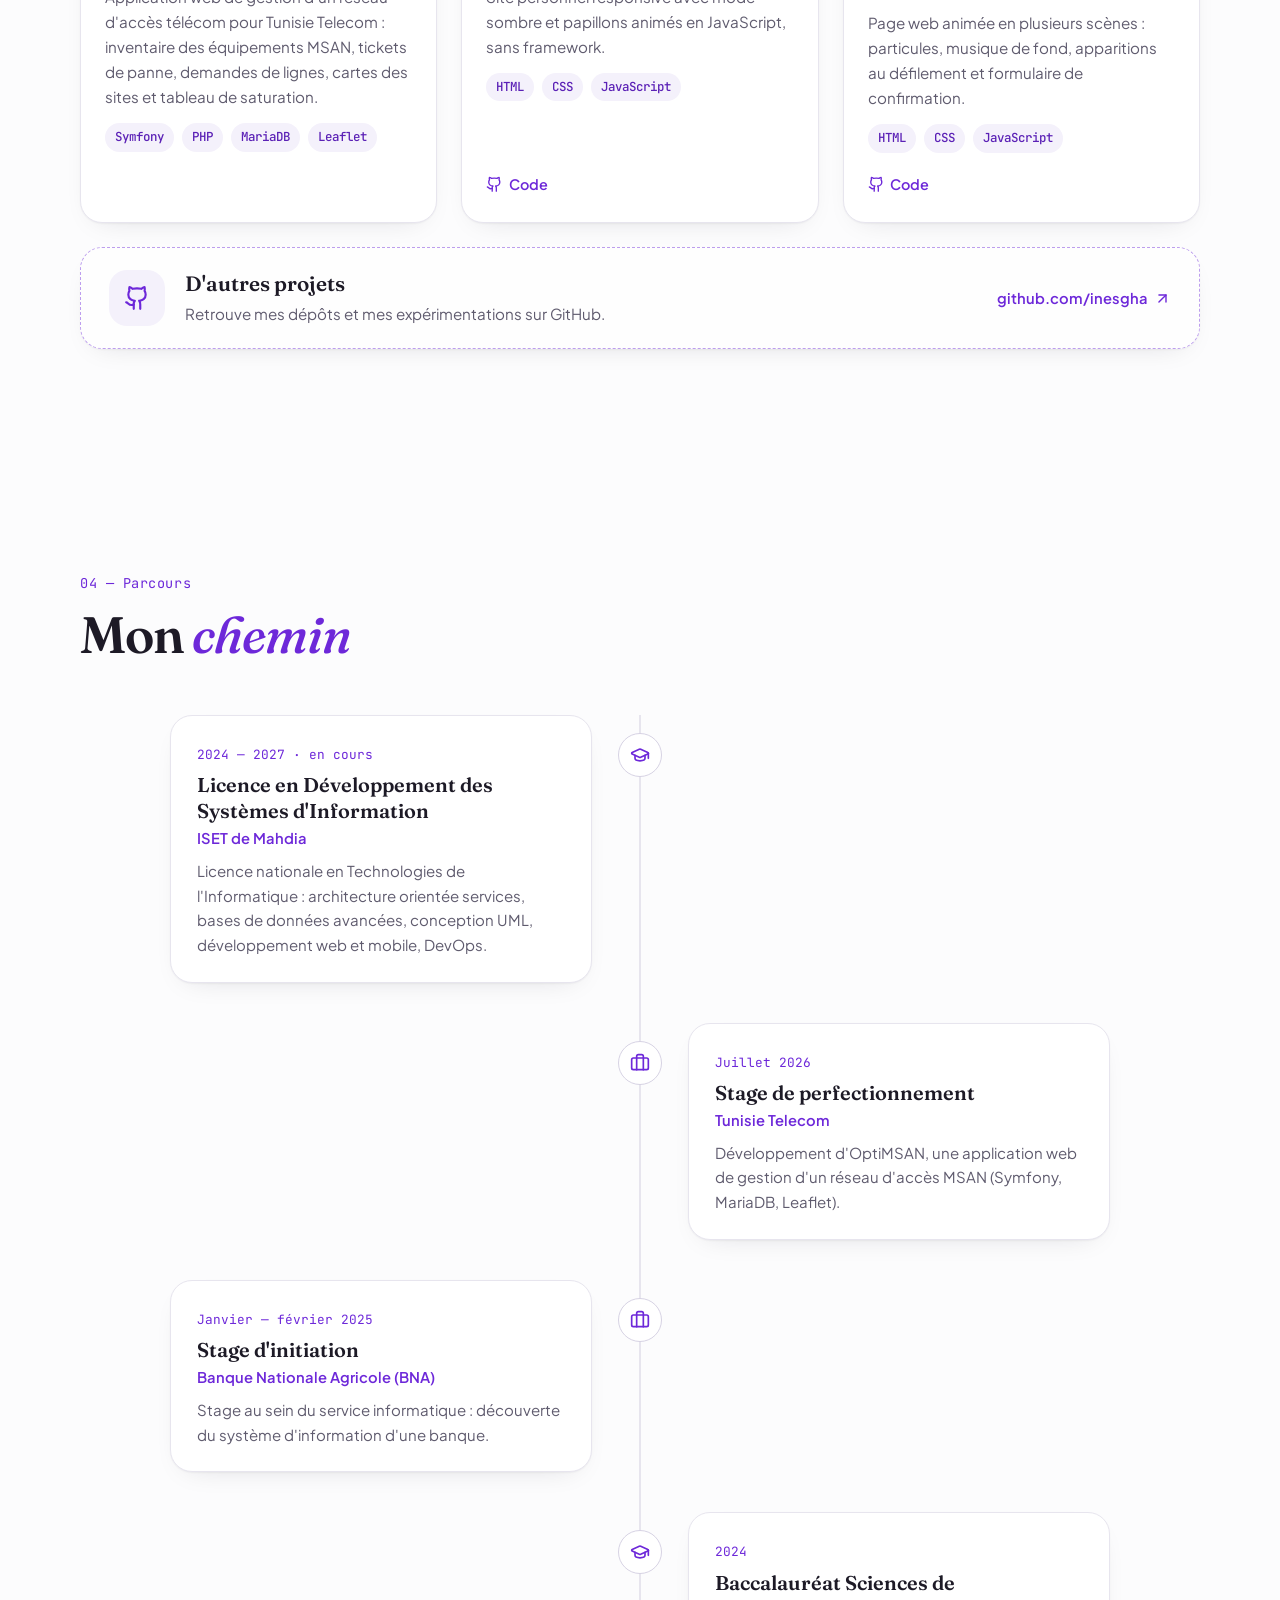
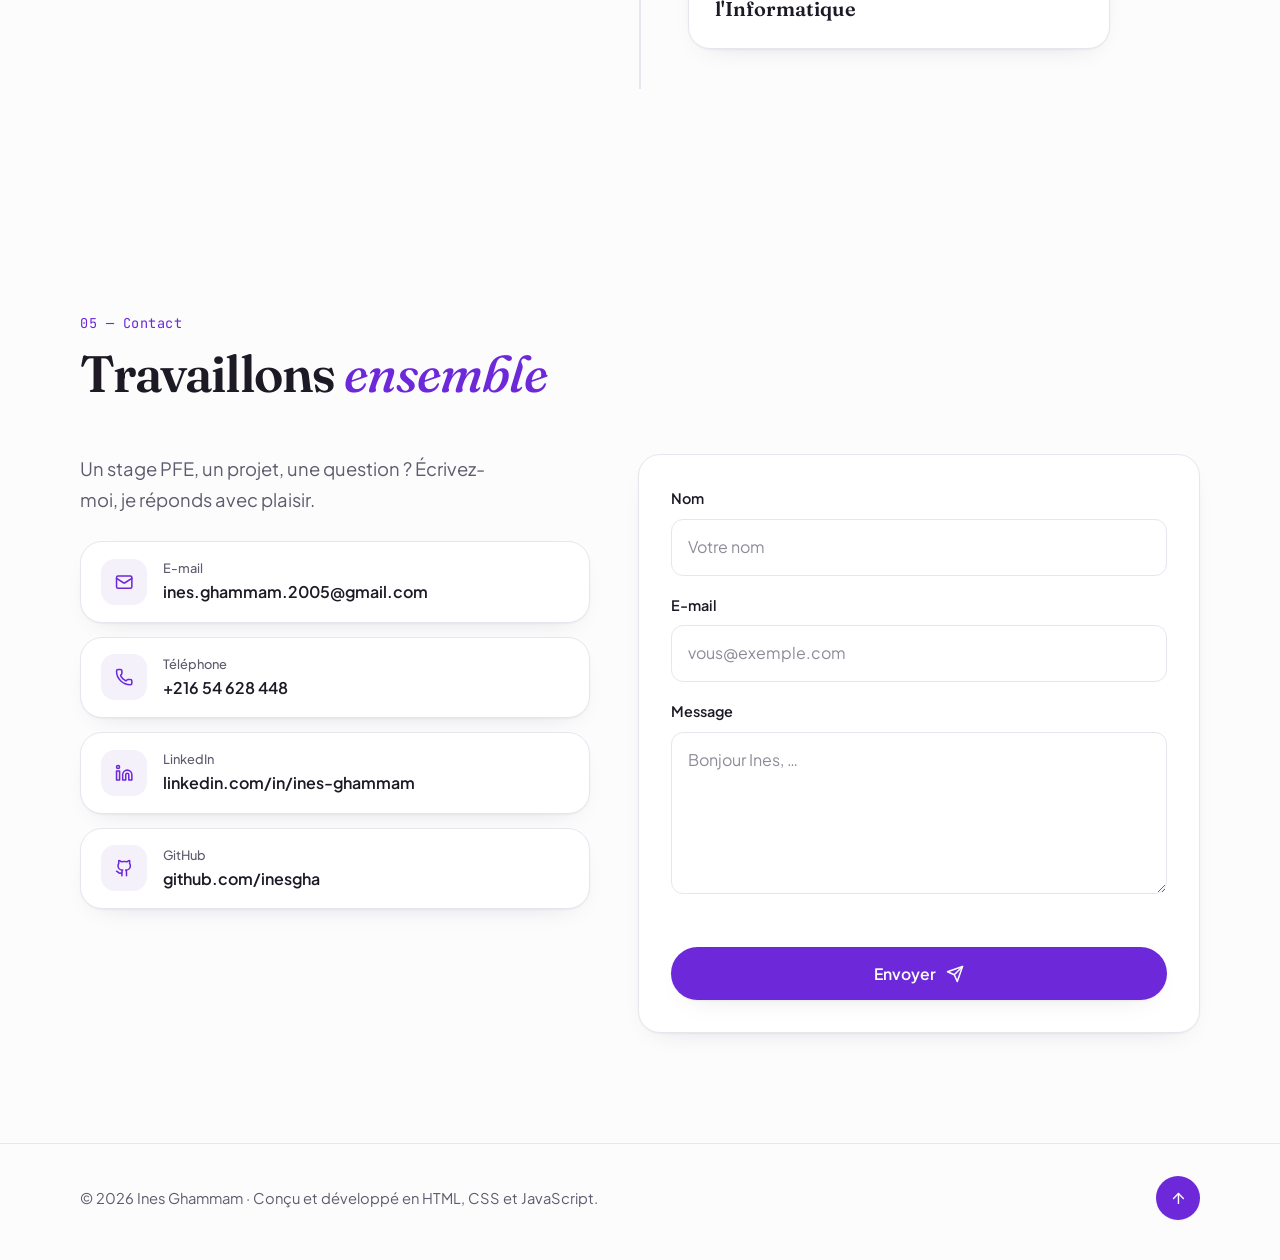
==== commit fcbf78c8: "feat: add profile photo" ====
--- a/index.html
+++ b/index.html
@@ -34,6 +34,7 @@
     "name": "Ines Ghammam",
     "jobTitle": "Étudiante en Développement des Systèmes d'Information",
     "url": "https://inesgha.github.io/",
+    "image": "https://inesgha.github.io/assets/photo.jpg",
     "email": "mailto:ines.ghammam.2005@gmail.com",
     "affiliation": { "@type": "CollegeOrUniversity", "name": "ISET de Mahdia" },
     "knowsAbout": ["Symfony", "PHP", ".NET", "React", "Java", "Python", "SQL"],
@@ -159,10 +160,7 @@
             <span class="hero__ring" aria-hidden="true"></span>
             <div class="hero__frame">
               <span class="hero__initials" aria-hidden="true">IG</span>
-              <!-- Pour afficher ta photo : mets-la dans assets/ sous le nom photo.jpg,
-                   puis enlève les balises de commentaire autour de la ligne suivante.
-              <img src="assets/photo.jpg" alt="Photo d'Ines Ghammam">
-              -->
+              <img src="assets/photo.jpg" alt="Photo d'Ines Ghammam" width="800" height="800" fetchpriority="high">
             </div>
             <!-- Papillons posés (dessinés par js/butterflies.js) -->
             <div class="perched perched--1" data-butterfly data-size="78" data-flap="1.6s" data-palette="0"></div>
